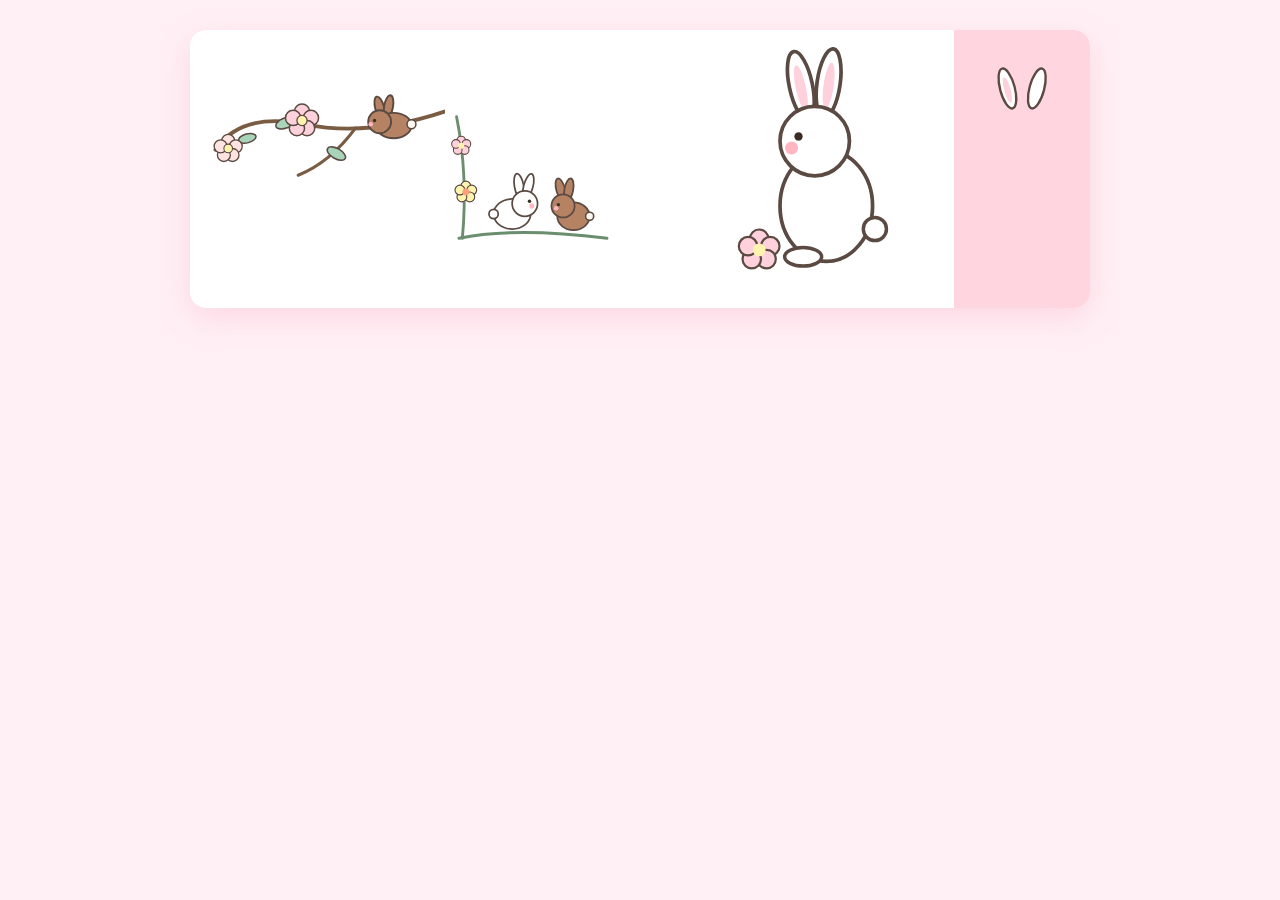
==== Trang_Chu/CV_ca_nhan/index.html @ 5904905c "Refactor index.html by removing unused styles Removed decorative CSS styles and updated SVG elements" ====
<!DOCTYPE html>
<html lang="vi">
<head>
    <meta charset="UTF-8">
    <meta name="viewport" content="width=device-width, initial-scale=1.0">
    <title>CV Cá Nhân - Trịnh Bảo Trân</title>
    <link rel="stylesheet" href="style.css">
    <link rel="stylesheet" href="https://cdnjs.cloudflare.com/ajax/libs/font-awesome/6.4.0/css/all.min.css">
</head>
<body>

    <div class="cv-container">

        <!-- HỌA TIẾT 1: Cành hoa đào & bé thỏ nâu góc trên bên phải -->
        <svg class="deco-top-right" viewBox="0 0 200 120" fill="none" xmlns="http://www.w3.org/2000/svg">
            <path d="M200 15 Q140 35 90 25 T20 45" stroke="#7A5C43" stroke-width="3" stroke-linecap="round"/>
            <path d="M130 28 Q110 55 85 65" stroke="#7A5C43" stroke-width="2.5" stroke-linecap="round"/>
            <ellipse cx="75" cy="24" rx="8" ry="4" transform="rotate(-20 75 24)" fill="#A8D5BA" stroke="#5A4A42" stroke-width="1.2"/>
            <ellipse cx="115" cy="48" rx="8" ry="4" transform="rotate(30 115 48)" fill="#A8D5BA" stroke="#5A4A42" stroke-width="1.2"/>
            <ellipse cx="45" cy="36" rx="7" ry="3.5" transform="rotate(-15 45 36)" fill="#A8D5BA" stroke="#5A4A42" stroke-width="1.2"/>
            <g transform="translate(88, 22)">
                <circle cx="0" cy="-7" r="6" fill="#FFD1DC" stroke="#5A4A42" stroke-width="1.2"/>
                <circle cx="7" cy="-2" r="6" fill="#FFD1DC" stroke="#5A4A42" stroke-width="1.2"/>
                <circle cx="4" cy="6" r="6" fill="#FFD1DC" stroke="#5A4A42" stroke-width="1.2"/>
                <circle cx="-4" cy="6" r="6" fill="#FFD1DC" stroke="#5A4A42" stroke-width="1.2"/>
                <circle cx="-7" cy="-2" r="6" fill="#FFD1DC" stroke="#5A4A42" stroke-width="1.2"/>
                <circle cx="0" cy="0" r="4" fill="#FFF3B0" stroke="#5A4A42" stroke-width="1"/>
            </g>
            <g transform="translate(30, 44) scale(0.85)">
                <circle cx="0" cy="-7" r="6" fill="#FFE4E1" stroke="#5A4A42" stroke-width="1.2"/>
                <circle cx="7" cy="-2" r="6" fill="#FFE4E1" stroke="#5A4A42" stroke-width="1.2"/>
                <circle cx="4" cy="6" r="6" fill="#FFE4E1" stroke="#5A4A42" stroke-width="1.2"/>
                <circle cx="-4" cy="6" r="6" fill="#FFE4E1" stroke="#5A4A42" stroke-width="1.2"/>
                <circle cx="-7" cy="-2" r="6" fill="#FFE4E1" stroke="#5A4A42" stroke-width="1.2"/>
                <circle cx="0" cy="0" r="4" fill="#FFF3B0" stroke="#5A4A42" stroke-width="1"/>
            </g>
            <g transform="translate(135, 2)">
                <ellipse cx="14" cy="10" rx="3.5" ry="9" transform="rotate(-15 14 10)" fill="#B58363" stroke="#5A4A42" stroke-width="1.5"/>
                <ellipse cx="21" cy="9" rx="3.5" ry="9" transform="rotate(10 21 9)" fill="#B58363" stroke="#5A4A42" stroke-width="1.5"/>
                <ellipse cx="25" cy="24" rx="14" ry="10" fill="#B58363" stroke="#5A4A42" stroke-width="1.5"/>
                <circle cx="14" cy="21" r="9" fill="#B58363" stroke="#5A4A42" stroke-width="1.5"/>
                <circle cx="10" cy="20" r="1.3" fill="#3D2C24"/>
                <circle cx="7" cy="23" r="1.8" fill="#FFB6C1"/>
                <circle cx="39" cy="23" r="3.5" fill="#FFF8F0" stroke="#5A4A42" stroke-width="1.2"/>
            </g>
        </svg>

        <!-- HỌA TIẾT 2: Đôi thỏ trắng nâu & bụi hoa góc dưới bên trái -->
        <svg class="deco-bottom-left" viewBox="0 0 220 130" fill="none" xmlns="http://www.w3.org/2000/svg">
            <path d="M15 125 Q20 70 10 20" stroke="#6B8E6E" stroke-width="2.5" stroke-linecap="round"/>
            <path d="M12 125 Q60 115 140 125" stroke="#6B8E6E" stroke-width="2.5" stroke-linecap="round"/>
            <g transform="translate(14, 45) scale(0.75)">
                <circle cx="0" cy="-6" r="5" fill="#FFD1DC" stroke="#5A4A42" stroke-width="1.2"/>
                <circle cx="6" cy="-2" r="5" fill="#FFD1DC" stroke="#5A4A42" stroke-width="1.2"/>
                <circle cx="4" cy="5" r="5" fill="#FFD1DC" stroke="#5A4A42" stroke-width="1.2"/>
                <circle cx="-4" cy="5" r="5" fill="#FFD1DC" stroke="#5A4A42" stroke-width="1.2"/>
                <circle cx="-6" cy="-2" r="5" fill="#FFD1DC" stroke="#5A4A42" stroke-width="1.2"/>
                <circle cx="0" cy="0" r="3.5" fill="#FFF3B0"/>
            </g>
            <g transform="translate(18, 85) scale(0.85)">
                <circle cx="0" cy="-6" r="5" fill="#FFF3B0" stroke="#5A4A42" stroke-width="1.2"/>
                <circle cx="6" cy="-2" r="5" fill="#FFF3B0" stroke="#5A4A42" stroke-width="1.2"/>
                <circle cx="4" cy="5" r="5" fill="#FFF3B0" stroke="#5A4A42" stroke-width="1.2"/>
                <circle cx="-4" cy="5" r="5" fill="#FFF3B0" stroke="#5A4A42" stroke-width="1.2"/>
                <circle cx="-6" cy="-2" r="5" fill="#FFF3B0" stroke="#5A4A42" stroke-width="1.2"/>
                <circle cx="0" cy="0" r="3.5" fill="#FFA07A"/>
            </g>
            <g transform="translate(38, 68)">
                <ellipse cx="26" cy="12" rx="4" ry="11" transform="rotate(-10 26 12)" fill="#FFFFFF" stroke="#5A4A42" stroke-width="1.5"/>
                <ellipse cx="34" cy="12" rx="4" ry="11" transform="rotate(15 34 12)" fill="#FFFFFF" stroke="#5A4A42" stroke-width="1.5"/>
                <ellipse cx="20" cy="36" rx="16" ry="13" fill="#FFFFFF" stroke="#5A4A42" stroke-width="1.5"/>
                <circle cx="31" cy="27" r="11" fill="#FFFFFF" stroke="#5A4A42" stroke-width="1.5"/>
                <circle cx="35" cy="25" r="1.5" fill="#3D2C24"/>
                <circle cx="37" cy="29" r="2.2" fill="#FFB6C1"/>
                <circle cx="4" cy="36" r="4" fill="#FFFFFF" stroke="#5A4A42" stroke-width="1.5"/>
            </g>
            <g transform="translate(88, 72)">
                <ellipse cx="12" cy="11" rx="3.8" ry="10" transform="rotate(-15 12 11)" fill="#B58363" stroke="#5A4A42" stroke-width="1.5"/>
                <ellipse cx="19" cy="11" rx="3.8" ry="10" transform="rotate(10 19 11)" fill="#B58363" stroke="#5A4A42" stroke-width="1.5"/>
                <ellipse cx="23" cy="34" rx="14" ry="12" fill="#B58363" stroke="#5A4A42" stroke-width="1.5"/>
                <circle cx="14" cy="25" r="10" fill="#B58363" stroke="#5A4A42" stroke-width="1.5"/>
                <circle cx="10" cy="24" r="1.4" fill="#3D2C24"/>
                <circle cx="8" cy="27" r="2" fill="#FFB6C1"/>
                <circle cx="37" cy="34" r="3.5" fill="#FFF8F0" stroke="#5A4A42" stroke-width="1.4"/>
            </g>
        </svg>

        <!-- HỌA TIẾT 3: Bé thỏ trắng ngồi góc dưới bên phải -->
        <svg class="deco-bottom-right" viewBox="0 0 110 120" fill="none" xmlns="http://www.w3.org/2000/svg">
            <ellipse cx="44" cy="24" rx="5" ry="15" transform="rotate(-12 44 24)" fill="#FFFFFF" stroke="#5A4A42" stroke-width="1.6"/>
            <ellipse cx="44" cy="25" rx="2.2" ry="10" transform="rotate(-12 44 25)" fill="#FFD1DC"/>
            <ellipse cx="56" cy="23" rx="5" ry="15" transform="rotate(8 56 23)" fill="#FFFFFF" stroke="#5A4A42" stroke-width="1.6"/>
            <ellipse cx="56" cy="24" rx="2.2" ry="10" transform="rotate(8 56 24)" fill="#FFD1DC"/>
            <ellipse cx="55" cy="76" rx="20" ry="24" fill="#FFFFFF" stroke="#5A4A42" stroke-width="1.6"/>
            <circle cx="50" cy="48" r="15" fill="#FFFFFF" stroke="#5A4A42" stroke-width="1.6"/>
            <circle cx="43" cy="46" r="1.8" fill="#3D2C24"/>
            <circle cx="40" cy="51" r="2.8" fill="#FFB6C1"/>
            <circle cx="76" cy="86" r="5" fill="#FFFFFF" stroke="#5A4A42" stroke-width="1.5"/>
            <ellipse cx="45" cy="98" rx="8" ry="4" fill="#FFFFFF" stroke="#5A4A42" stroke-width="1.5"/>
            <g transform="translate(26, 95) scale(0.8)">
                <circle cx="0" cy="-6" r="5" fill="#FFD1DC" stroke="#5A4A42" stroke-width="1.2"/>
                <circle cx="6" cy="-2" r="5" fill="#FFD1DC" stroke="#5A4A42" stroke-width="1.2"/>
                <circle cx="4" cy="5" r="5" fill="#FFD1DC" stroke="#5A4A42" stroke-width="1.2"/>
                <circle cx="-4" cy="5" r="5" fill="#FFD1DC" stroke="#5A4A42" stroke-width="1.2"/>
                <circle cx="-6" cy="-2" r="5" fill="#FFD1DC" stroke="#5A4A42" stroke-width="1.2"/>
                <circle cx="0" cy="0" r="3.5" fill="#FFF3B0"/>
            </g>
        </svg>

        <!-- CỘT TRÁI (Tỉ lệ 40%) -->
        <aside class="left-column">
            <div class="avatar-box">
                <svg class="deco-bunny-ears" viewBox="0 0 60 35" fill="none" xmlns="http://www.w3.org/2000/svg">
                    <ellipse cx="20" cy="18" rx="5" ry="14" transform="rotate(-15 20 18)" fill="#FFFFFF" stroke="#5A4A42" stroke-width="1.6"/>
                    <ellipse cx="20" cy="19" rx="2.2" ry="9" transform="rotate(-15 20 19)" fill="#FFD1DC"/>
                    <ellipse cx="40" cy="18" rx="5" ry="14" transform="rotate(15 40 18)" fill="#FFFFFF" stroke="#5A4A42" stroke-width="1.6"/>
                    <ellipse cx="40" cy="19
---- Trang_Chu/CV_ca_nhan/style.css ----
/* Thiết lập chung */
* {
    margin: 0;
    padding: 0;
    box-sizing: border-box;
    font-family: 'Segoe UI', Tahoma, Geneva, Verdana, sans-serif;
}

body {
    background-color: #fff0f5;
    color: #4a3b42;
    display: flex;
    justify-content: center;
    padding: 30px 15px;
    line-height: 1.55;
}

/* Khung CV chính chia 2 cột 40% - 60% */
.cv-container {
    width: 100%;
    max-width: 900px;
    background-color: #ffffff;
    display: flex;
    box-shadow: 0 10px 30px rgba(244, 143, 177, 0.25);
    border-radius: 16px;
    overflow: hidden;
}

/* ================= CỘT TRÁI (40%) ================= */
.left-column {
    width: 40%;
    background-color: #ffd6e0;
    color: #4a353d;
    padding: 32px 24px;
}

/* Khung ảnh đại diện nhỏ gọn 95x95px đặt góc trên bên trái */
.avatar-box {
    text-align: left;
    margin-bottom: 20px;
}

.avatar {
    width: 95px;
    height: 95px;
    aspect-ratio: 1 / 1;
    object-fit: cover;
    object-position: center top;
    border-radius: 50%;
    border: 3px solid #ffffff;
    box-shadow: 0 3px 10px rgba(216, 112, 147, 0.25);
    display: block;
}

.left-section {
    margin-bottom: 22px;
}

.left-section h2 {
    font-size: 15px;
    letter-spacing: 1.2px;
    color: #9e3b5a;
    border-bottom: 2px solid #f7a8b8;
    padding-bottom: 5px;
    margin-bottom: 10px;
}

.left-section p {
    font-size: 13.5px;
    text-align: justify;
}

/* Danh sách liên hệ */
.contact-list {
    list-style: none;
    font-size: 13.5px;
}

.contact-list li {
    margin-bottom: 9px;
    display: flex;
    align-items: center;
    gap: 10px;
    word-break: break-word;
}

.contact-list i {
    color: #c94c72;
    width: 16px;
    text-align: center;
}

/* Thanh kỹ năng */
.skill-item {
    margin-bottom: 11px;
    font-size: 13.5px;
    font-weight: 500;
}

.progress-bar {
    width: 100%;
    height: 6px;
    background-color: #ffeef2;
    border-radius: 10px;
    margin-top: 4px;
    overflow: hidden;
}

.progress {
    height: 100%;
    background-color: #e06c8e;
    border-radius: 10px;
}

/* Sở thích */
.hobbies {
    display: flex;
    flex-wrap: wrap;
    gap: 7px;
}

.hobbies span {
    background-color: #fff5f7;
    color: #9e3b5a;
    padding: 5px 11px;
    border-radius: 20px;
    font-size: 12.5px;
    font-weight: 500;
    border: 1px solid #f7a8b8;
}

/* ================= CỘT PHẢI (60%) ================= */
.right-column {
    width: 60%;
    padding: 35px 32px;
    background-color: #ffffff;
}

.header-box {
    border-bottom: 2px solid #ffd6e0;
    padding-bottom: 16px;
    margin-bottom: 22px;
}

.header-box h1 {
    font-size: 26px;
    color: #c94c72;
    letter-spacing: 1px;
    margin-bottom: 4px;
}

.header-box .subtitle {
    font-size: 12.5px;
    font-weight: 600;
    color: #8c6d79;
    letter-spacing: 0.8px;
}

.right-section {
    margin-bottom: 24px;
}

.right-section h2 {
    font-size: 16px;
    color: #c94c72;
    border-bottom: 2px solid #ffe4ec;
    padding-bottom: 5px;
    margin-bottom: 14px;
    display: flex;
    align-items: center;
    gap: 8px;
}

.timeline-item {
    margin-bottom: 15px;
    padding-left: 13px;
    border-left: 3px solid #f7a8b8;
}

.timeline-item .time {
    display: inline-block;
    background-color: #ffe4ec;
    color: #9e3b5a;
    font-size: 11.5px;
    font-weight: 600;
    padding: 2px 9px;
    border-radius: 12px;
    margin-bottom: 4px;
}

.timeline-item h3 {
    font-size: 15px;
    color: #3d2b33;
}

.timeline-item .role {
    font-size: 12.5px;
    font-style: italic;
    color: #b55d78;
    margin-bottom: 4px;
}

.timeline-item p {
    font-size: 13.5px;
    color: #5c4b52;
}

/* Tương thích màn hình điện thoại */
@media (max-width: 768px) {
    .cv-container {
        flex-direction: column;
    }
    .left-column, .right-column {
        width: 100%;
    }
}
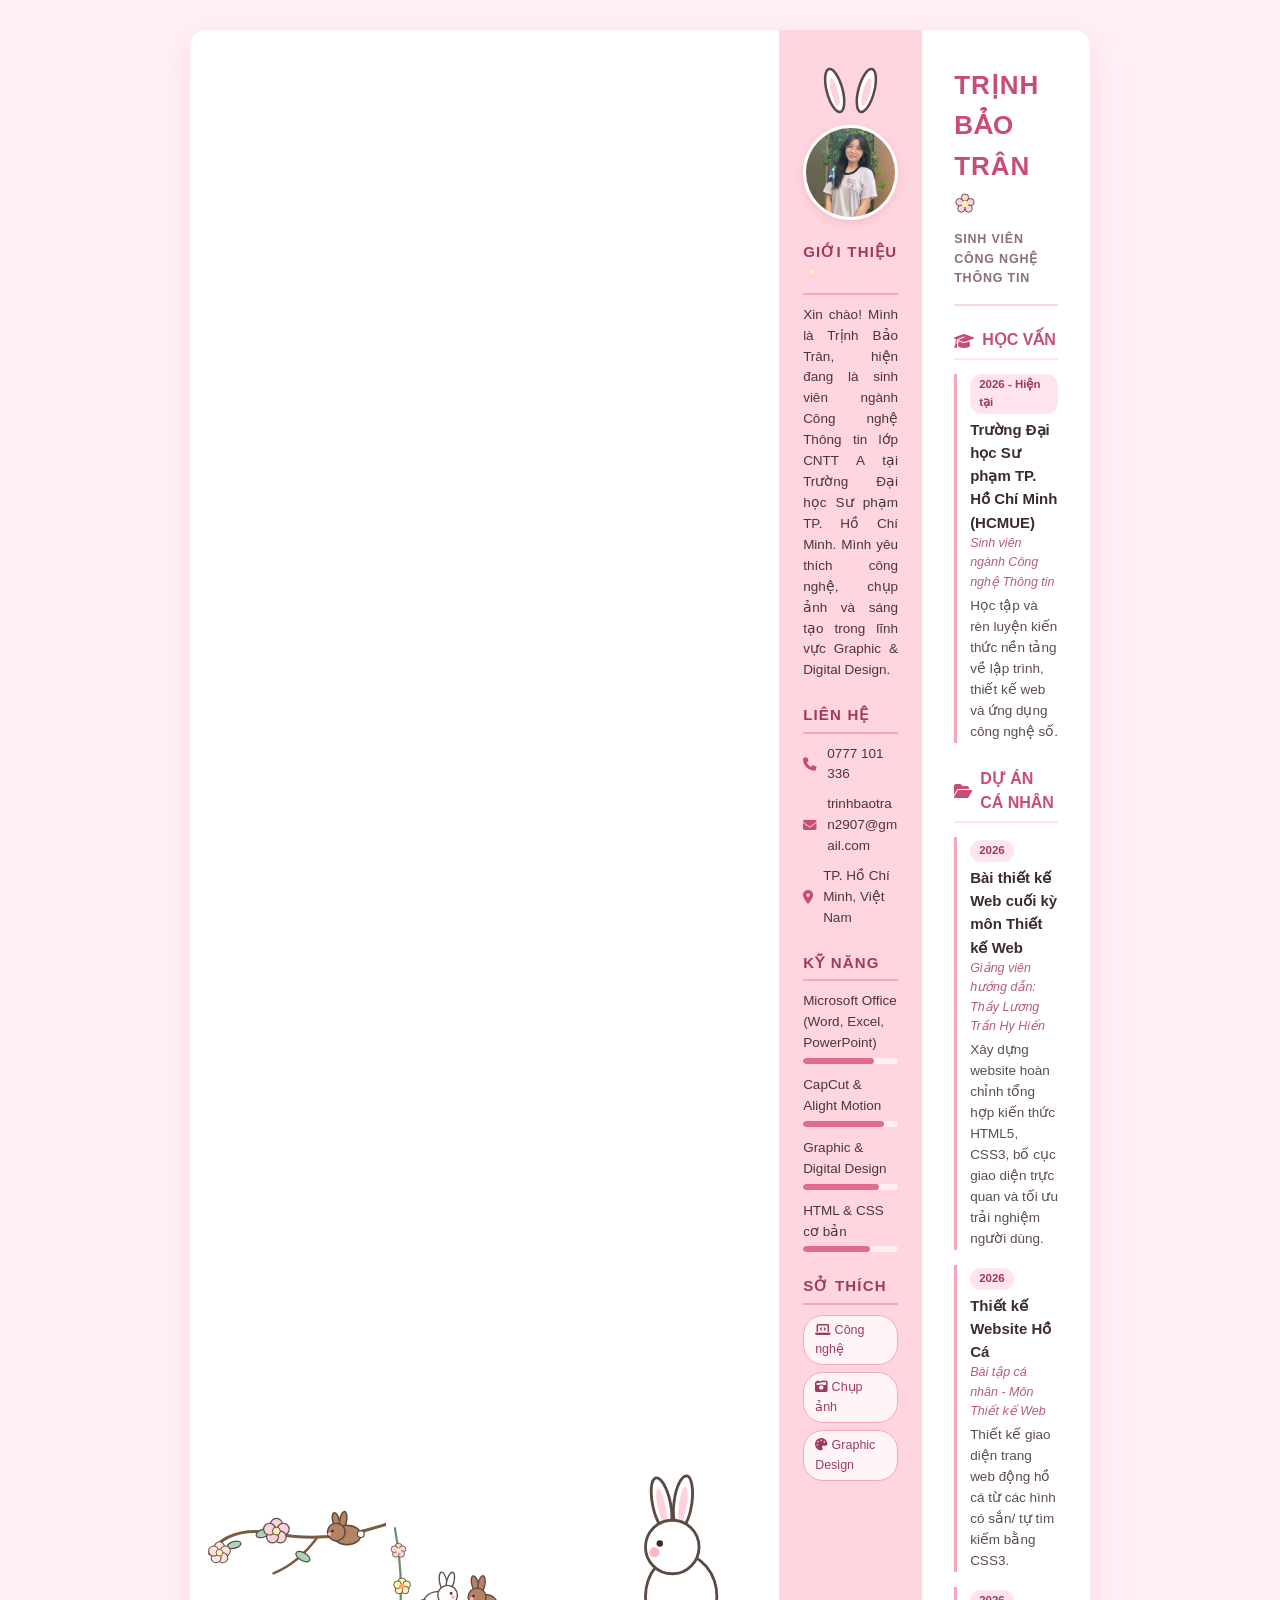
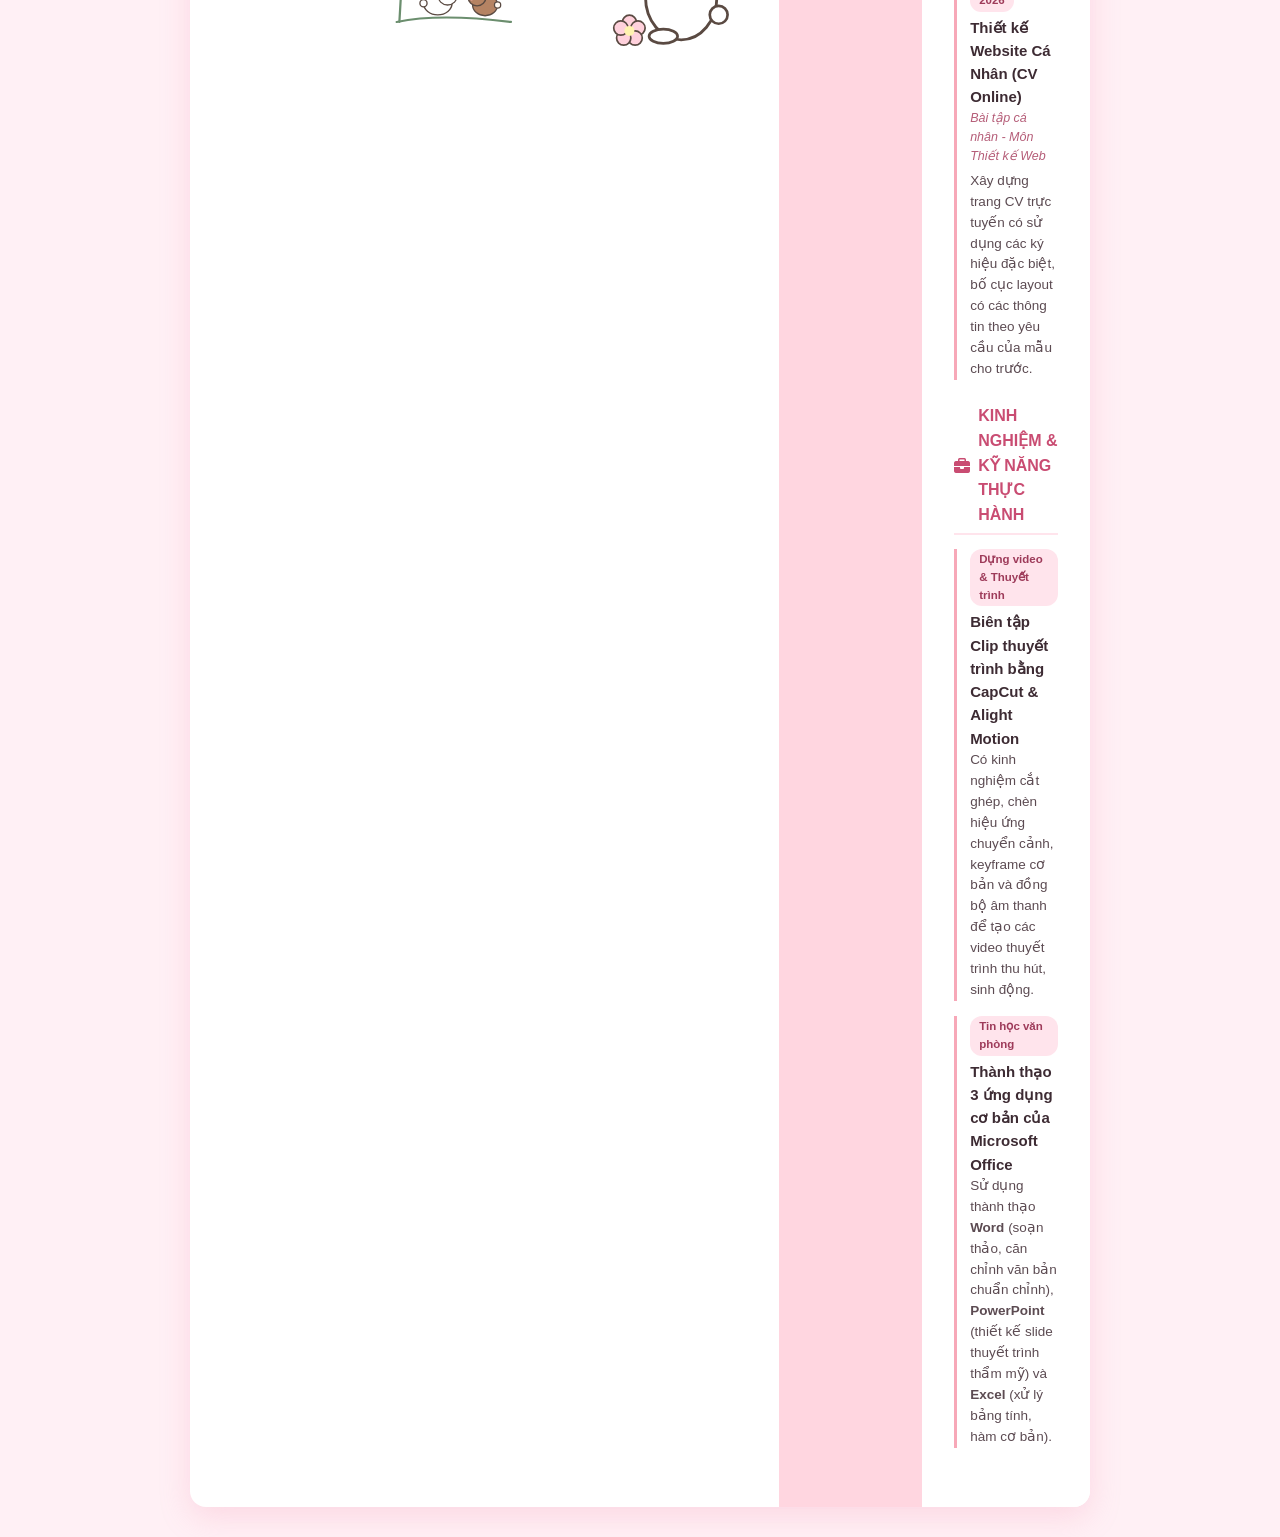
==== commit 47ec272f: "Enhance CV layout with personal and project details Added personal introduction, contact information" ====
--- a/Trang_Chu/CV_ca_nhan/index.html
+++ b/Trang_Chu/CV_ca_nhan/index.html
@@ -114,4 +114,141 @@
                     <ellipse cx="20" cy="18" rx="5" ry="14" transform="rotate(-15 20 18)" fill="#FFFFFF" stroke="#5A4A42" stroke-width="1.6"/>
                     <ellipse cx="20" cy="19" rx="2.2" ry="9" transform="rotate(-15 20 19)" fill="#FFD1DC"/>
                     <ellipse cx="40" cy="18" rx="5" ry="14" transform="rotate(15 40 18)" fill="#FFFFFF" stroke="#5A4A42" stroke-width="1.6"/>
-                    <ellipse cx="40" cy="19
+                    <ellipse cx="40" cy="19" rx="2.2" ry="9" transform="rotate(15 40 19)" fill="#FFD1DC"/>
+                </svg>
+                <img src="btr.png" alt="Trịnh Bảo Trân" class="avatar">
+            </div>
+
+            <!-- Giới thiệu bản thân -->
+            <section class="left-section">
+                <h2>
+                    GIỚI THIỆU
+                    <svg class="deco-inline-flower" width="18" height="18" viewBox="0 0 24 24">
+                        <circle cx="12" cy="5" r="4" fill="#FFD1DC"/><circle cx="18" cy="10" r="4" fill="#FFD1DC"/>
+                        <circle cx="16" cy="17" r="4" fill="#FFD1DC"/><circle cx="8" cy="17" r="4" fill="#FFD1DC"/>
+                        <circle cx="6" cy="10" r="4" fill="#FFD1DC"/><circle cx="12" cy="12" r="3" fill="#FFF3B0"/>
+                    </svg>
+                </h2>
+                <p>
+                    Xin chào! Mình là Trịnh Bảo Trân, hiện đang là sinh viên ngành Công nghệ Thông tin lớp CNTT A tại Trường Đại học Sư phạm TP. Hồ Chí Minh. Mình yêu thích công nghệ, chụp ảnh và sáng tạo trong lĩnh vực Graphic &amp; Digital Design.
+                </p>
+            </section>
+
+            <!-- Thông tin liên hệ -->
+            <section class="left-section">
+                <h2>LIÊN HỆ</h2>
+                <ul class="contact-list">
+                    <li><i class="fa-solid fa-phone"></i> 0777 101 336</li>
+                    <li><i class="fa-solid fa-envelope"></i> trinhbaotran2907@gmail.com</li>
+                    <li><i class="fa-solid fa-location-dot"></i> TP. Hồ Chí Minh, Việt Nam</li>
+                </ul>
+            </section>
+
+            <!-- Kỹ năng -->
+            <section class="left-section">
+                <h2>KỸ NĂNG</h2>
+                <div class="skill-item">
+                    <span>Microsoft Office (Word, Excel, PowerPoint)</span>
+                    <div class="progress-bar"><div class="progress" style="width: 75%;"></div></div>
+                </div>
+                <div class="skill-item">
+                    <span>CapCut &amp; Alight Motion</span>
+                    <div class="progress-bar"><div class="progress" style="width: 85%;"></div></div>
+                </div>
+                <div class="skill-item">
+                    <span>Graphic &amp; Digital Design</span>
+                    <div class="progress-bar"><div class="progress" style="width: 80%;"></div></div>
+                </div>
+                <div class="skill-item">
+                    <span>HTML &amp; CSS cơ bản</span>
+                    <div class="progress-bar"><div class="progress" style="width: 70%;"></div></div>
+                </div>
+            </section>
+
+            <!-- Sở thích -->
+            <section class="left-section">
+                <h2>SỞ THÍCH</h2>
+                <div class="hobbies">
+                    <span><i class="fa-solid fa-laptop-code"></i> Công nghệ</span>
+                    <span><i class="fa-solid fa-camera-retro"></i> Chụp ảnh</span>
+                    <span><i class="fa-solid fa-palette"></i> Graphic Design</span>
+                </div>
+            </section>
+        </aside>
+
+        <!-- CỘT PHẢI (Tỉ lệ 60%) -->
+        <main class="right-column">
+            <!-- Họ tên & Vị trí -->
+            <header class="header-box">
+                <h1>
+                    TRỊNH BẢO TRÂN
+                    <svg class="deco-inline-flower" width="22" height="22" viewBox="0 0 24 24">
+                        <circle cx="12" cy="5" r="4" fill="#FFD1DC" stroke="#5A4A42" stroke-width="1"/>
+                        <circle cx="18" cy="10" r="4" fill="#FFD1DC" stroke="#5A4A42" stroke-width="1"/>
+                        <circle cx="16" cy="17" r="4" fill="#FFD1DC" stroke="#5A4A42" stroke-width="1"/>
+                        <circle cx="8" cy="17" r="4" fill="#FFD1DC" stroke="#5A4A42" stroke-width="1"/>
+                        <circle cx="6" cy="10" r="4" fill="#FFD1DC" stroke="#5A4A42" stroke-width="1"/>
+                        <circle cx="12" cy="12" r="3.5" fill="#FFF3B0"/>
+                    </svg>
+                </h1>
+                <p class="subtitle">SINH VIÊN CÔNG NGHỆ THÔNG TIN</p>
+            </header>
+
+            <!-- Học vấn -->
+            <section class="right-section">
+                <h2><i class="fa-solid fa-graduation-cap"></i> HỌC VẤN</h2>
+                <div class="timeline-item">
+                    <span class="time">2026 - Hiện tại</span>
+                    <h3>Trường Đại học Sư phạm TP. Hồ Chí Minh (HCMUE)</h3>
+                    <p class="role">Sinh viên ngành Công nghệ Thông tin</p>
+                    <p>Học tập và rèn luyện kiến thức nền tảng về lập trình, thiết kế web và ứng dụng công nghệ số.</p>
+                </div>
+            </section>
+
+            <!-- Dự án cá nhân -->
+            <section class="right-section">
+                <h2><i class="fa-solid fa-folder-open"></i> DỰ ÁN CÁ NHÂN</h2>
+                
+                <div class="timeline-item">
+                    <span class="time">2026</span>
+                    <h3>Bài thiết kế Web cuối kỳ môn Thiết kế Web</h3>
+                    <p class="role">Giảng viên hướng dẫn: Thầy Lương Trần Hy Hiến</p>
+                    <p>Xây dựng website hoàn chỉnh tổng hợp kiến thức HTML5, CSS3, bố cục giao diện trực quan và tối ưu trải nghiệm người dùng.</p>
+                </div>
+
+                <div class="timeline-item">
+                    <span class="time">2026</span>
+                    <h3>Thiết kế Website Hồ Cá</h3>
+                    <p class="role">Bài tập cá nhân - Môn Thiết kế Web</p>
+                    <p>Thiết kế giao diện trang web động hồ cá từ các hình có sắn/ tự tìm kiếm bằng CSS3.</p>
+                </div>
+
+                <div class="timeline-item">
+                    <span class="time">2026</span>
+                    <h3>Thiết kế Website Cá Nhân (CV Online)</h3>
+                    <p class="role">Bài tập cá nhân - Môn Thiết kế Web</p>
+                    <p>Xây dựng trang CV trực tuyến có sử dụng các ký hiệu đặc biệt, bố cục layout có các thông tin theo yêu cầu của mẫu cho trước.</p>
+                </div>
+            </section>
+
+            <!-- Kinh nghiệm -->
+            <section class="right-section">
+                <h2><i class="fa-solid fa-briefcase"></i> KINH NGHIỆM &amp; KỸ NĂNG THỰC HÀNH</h2>
+                
+                <div class="timeline-item">
+                    <span class="time">Dựng video &amp; Thuyết trình</span>
+                    <h3>Biên tập Clip thuyết trình bằng CapCut &amp; Alight Motion</h3>
+                    <p>Có kinh nghiệm cắt ghép, chèn hiệu ứng chuyển cảnh, keyframe cơ bản và đồng bộ âm thanh để tạo các video thuyết trình thu hút, sinh động.</p>
+                </div>
+
+                <div class="timeline-item">
+                    <span class="time">Tin học văn phòng</span>
+                    <h3>Thành thạo 3 ứng dụng cơ bản của Microsoft Office</h3>
+                    <p>Sử dụng thành thạo <strong>Word</strong> (soạn thảo, căn chỉnh văn bản chuẩn chỉnh), <strong>PowerPoint</strong> (thiết kế slide thuyết trình thẩm mỹ) và <strong>Excel</strong> (xử lý bảng tính, hàm cơ bản).</p>
+                </div>
+            </section>
+        </main>
+    </div>
+
+</body>
+</html>
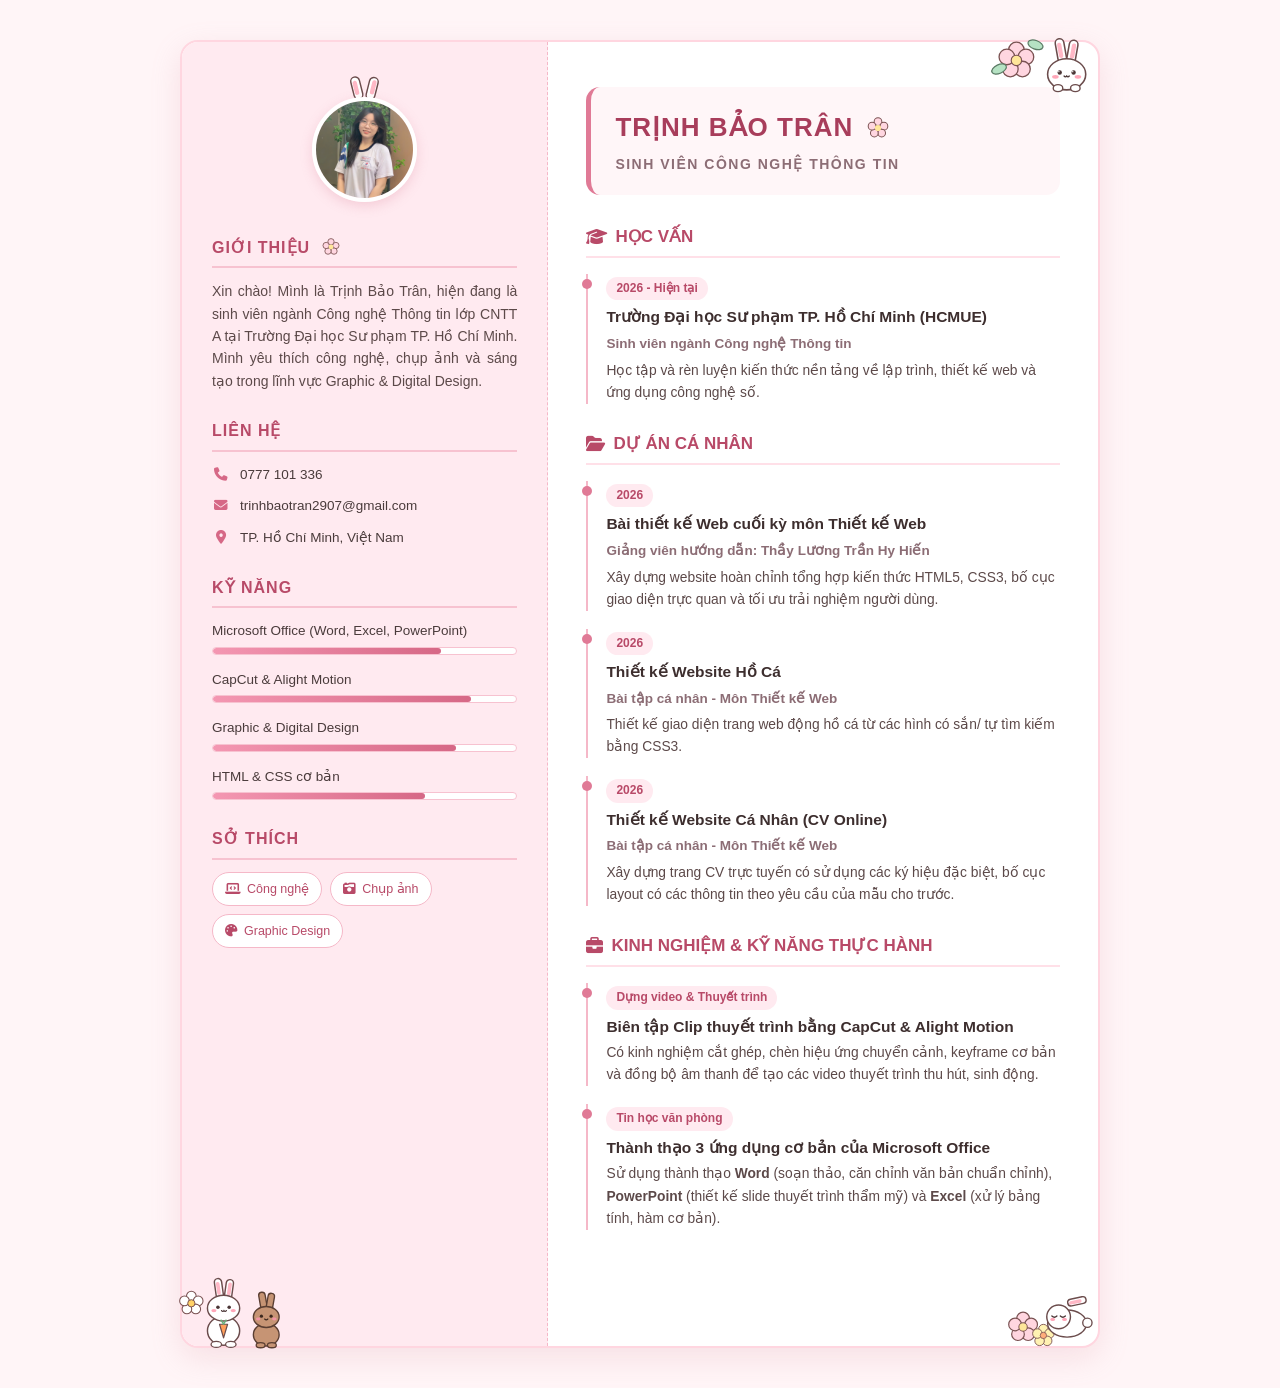
==== commit 8003a8d5: "Update index.html" ====
--- a/Trang_Chu/CV_ca_nhan/index.html
+++ b/Trang_Chu/CV_ca_nhan/index.html
@@ -6,115 +6,189 @@
     <title>CV Cá Nhân - Trịnh Bảo Trân</title>
     <link rel="stylesheet" href="style.css">
     <link rel="stylesheet" href="https://cdnjs.cloudflare.com/ajax/libs/font-awesome/6.4.0/css/all.min.css">
+    <style>
+        /* Tinh chỉnh vị trí các sticker hoa và thỏ chibi */
+        .sticker-top-right {
+            position: absolute;
+            top: -18px;
+            right: -12px;
+            width: 130px;
+            pointer-events: none;
+            z-index: 10;
+        }
+        .sticker-bottom-left {
+            position: absolute;
+            bottom: -10px;
+            left: -10px;
+            width: 145px;
+            pointer-events: none;
+            z-index: 10;
+        }
+        .sticker-bottom-right {
+            position: absolute;
+            bottom: -8px;
+            right: -8px;
+            width: 110px;
+            pointer-events: none;
+            z-index: 10;
+        }
+        .sticker-avatar-ears {
+            position: absolute;
+            top: -22px;
+            left: 50%;
+            transform: translateX(-50%);
+            width: 56px;
+            pointer-events: none;
+            z-index: 2;
+        }
+        .mini-flower {
+            display: inline-block;
+            vertical-align: middle;
+            margin-left: 6px;
+            margin-top: -3px;
+        }
+    </style>
 </head>
 <body>
 
     <div class="cv-container">
 
-        <!-- HỌA TIẾT 1: Cành hoa đào & bé thỏ nâu góc trên bên phải -->
-        <svg class="deco-top-right" viewBox="0 0 200 120" fill="none" xmlns="http://www.w3.org/2000/svg">
-            <path d="M200 15 Q140 35 90 25 T20 45" stroke="#7A5C43" stroke-width="3" stroke-linecap="round"/>
-            <path d="M130 28 Q110 55 85 65" stroke="#7A5C43" stroke-width="2.5" stroke-linecap="round"/>
-            <ellipse cx="75" cy="24" rx="8" ry="4" transform="rotate(-20 75 24)" fill="#A8D5BA" stroke="#5A4A42" stroke-width="1.2"/>
-            <ellipse cx="115" cy="48" rx="8" ry="4" transform="rotate(30 115 48)" fill="#A8D5BA" stroke="#5A4A42" stroke-width="1.2"/>
-            <ellipse cx="45" cy="36" rx="7" ry="3.5" transform="rotate(-15 45 36)" fill="#A8D5BA" stroke="#5A4A42" stroke-width="1.2"/>
-            <g transform="translate(88, 22)">
-                <circle cx="0" cy="-7" r="6" fill="#FFD1DC" stroke="#5A4A42" stroke-width="1.2"/>
-                <circle cx="7" cy="-2" r="6" fill="#FFD1DC" stroke="#5A4A42" stroke-width="1.2"/>
-                <circle cx="4" cy="6" r="6" fill="#FFD1DC" stroke="#5A4A42" stroke-width="1.2"/>
-                <circle cx="-4" cy="6" r="6" fill="#FFD1DC" stroke="#5A4A42" stroke-width="1.2"/>
-                <circle cx="-7" cy="-2" r="6" fill="#FFD1DC" stroke="#5A4A42" stroke-width="1.2"/>
-                <circle cx="0" cy="0" r="4" fill="#FFF3B0" stroke="#5A4A42" stroke-width="1"/>
-            </g>
-            <g transform="translate(30, 44) scale(0.85)">
-                <circle cx="0" cy="-7" r="6" fill="#FFE4E1" stroke="#5A4A42" stroke-width="1.2"/>
-                <circle cx="7" cy="-2" r="6" fill="#FFE4E1" stroke="#5A4A42" stroke-width="1.2"/>
-                <circle cx="4" cy="6" r="6" fill="#FFE4E1" stroke="#5A4A42" stroke-width="1.2"/>
-                <circle cx="-4" cy="6" r="6" fill="#FFE4E1" stroke="#5A4A42" stroke-width="1.2"/>
-                <circle cx="-7" cy="-2" r="6" fill="#FFE4E1" stroke="#5A4A42" stroke-width="1.2"/>
-                <circle cx="0" cy="0" r="4" fill="#FFF3B0" stroke="#5A4A42" stroke-width="1"/>
-            </g>
-            <g transform="translate(135, 2)">
-                <ellipse cx="14" cy="10" rx="3.5" ry="9" transform="rotate(-15 14 10)" fill="#B58363" stroke="#5A4A42" stroke-width="1.5"/>
-                <ellipse cx="21" cy="9" rx="3.5" ry="9" transform="rotate(10 21 9)" fill="#B58363" stroke="#5A4A42" stroke-width="1.5"/>
-                <ellipse cx="25" cy="24" rx="14" ry="10" fill="#B58363" stroke="#5A4A42" stroke-width="1.5"/>
-                <circle cx="14" cy="21" r="9" fill="#B58363" stroke="#5A4A42" stroke-width="1.5"/>
-                <circle cx="10" cy="20" r="1.3" fill="#3D2C24"/>
-                <circle cx="7" cy="23" r="1.8" fill="#FFB6C1"/>
-                <circle cx="39" cy="23" r="3.5" fill="#FFF8F0" stroke="#5A4A42" stroke-width="1.2"/>
+        <!-- STICKER 1: Góc trên phải - Bé thỏ trắng chibi & hoa đào -->
+        <svg class="sticker-top-right" viewBox="0 0 150 130" fill="none" xmlns="http://www.w3.org/2000/svg">
+            <!-- Bông hoa đào lớn -->
+            <g transform="translate(42, 42)">
+                <circle cx="0" cy="-12" r="9" fill="#FFD6E0" stroke="#7A5252" stroke-width="1.5"/>
+                <circle cx="11" cy="-4" r="9" fill="#FFD6E0" stroke="#7A5252" stroke-width="1.5"/>
+                <circle cx="7" cy="10" r="9" fill="#FFD6E0" stroke="#7A5252" stroke-width="1.5"/>
+                <circle cx="-7" cy="10" r="9" fill="#FFD6E0" stroke="#7A5252" stroke-width="1.5"/>
+                <circle cx="-11" cy="-4" r="9" fill="#FFD6E0" stroke="#7A5252" stroke-width="1.5"/>
+                <circle cx="0" cy="0" r="6" fill="#FFE699" stroke="#7A5252" stroke-width="1.3"/>
+            </g>
+            <!-- Lá xanh -->
+            <ellipse cx="22" cy="52" rx="9" ry="5" transform="rotate(-25 22 52)" fill="#B5E2C3" stroke="#5A7A64" stroke-width="1.4"/>
+            <ellipse cx="64" cy="24" rx="9" ry="5" transform="rotate(20 64 24)" fill="#B5E2C3" stroke="#5A7A64" stroke-width="1.4"/>
+
+            <!-- Bé thỏ trắng chibi lấp ló -->
+            <g transform="translate(72, 18)">
+                <!-- Hai tai dài -->
+                <rect x="14" y="0" width="10" height="28" rx="5" transform="rotate(-10 14 0)" fill="#FFFFFF" stroke="#6B4C4C" stroke-width="1.8"/>
+                <rect x="16.5" y="4" width="5" height="18" rx="2.5" transform="rotate(-10 16.5 4)" fill="#FFB8C6"/>
+                <rect x="32" y="0" width="10" height="28" rx="5" transform="rotate(10 32 0)" fill="#FFFFFF" stroke="#6B4C4C" stroke-width="1.8"/>
+                <rect x="34.5" y="4" width="5" height="18" rx="2.5" transform="rotate(10 34.5 4)" fill="#FFB8C6"/>
+                <!-- Mặt bánh bao -->
+                <ellipse cx="28" cy="40" rx="22" ry="18" fill="#FFFFFF" stroke="#6B4C4C" stroke-width="1.8"/>
+                <!-- Mắt tròn long lanh -->
+                <circle cx="20" cy="38" r="2.5" fill="#4A3535"/>
+                <circle cx="19" cy="37" r="0.8" fill="#FFFFFF"/>
+                <circle cx="36" cy="38" r="2.5" fill="#4A3535"/>
+                <circle cx="35" cy="37" r="0.8" fill="#FFFFFF"/>
+                <!-- Miệng chữ w & má hồng -->
+                <path d="M25 42 Q26.5 44 28 42 Q29.5 44 31 42" stroke="#4A3535" stroke-width="1.5" stroke-linecap="round"/>
+                <ellipse cx="15" cy="43" rx="3.8" ry="2.2" fill="#FFA6B8"/>
+                <ellipse cx="41" cy="43" rx="3.8" ry="2.2" fill="#FFA6B8"/>
+                <!-- Hai bàn tay nhỏ -->
+                <ellipse cx="18" cy="56" rx="5.5" ry="4" fill="#FFFFFF" stroke="#6B4C4C" stroke-width="1.6"/>
+                <ellipse cx="38" cy="56" rx="5.5" ry="4" fill="#FFFFFF" stroke="#6B4C4C" stroke-width="1.6"/>
             </g>
         </svg>
 
-        <!-- HỌA TIẾT 2: Đôi thỏ trắng nâu & bụi hoa góc dưới bên trái -->
-        <svg class="deco-bottom-left" viewBox="0 0 220 130" fill="none" xmlns="http://www.w3.org/2000/svg">
-            <path d="M15 125 Q20 70 10 20" stroke="#6B8E6E" stroke-width="2.5" stroke-linecap="round"/>
-            <path d="M12 125 Q60 115 140 125" stroke="#6B8E6E" stroke-width="2.5" stroke-linecap="round"/>
-            <g transform="translate(14, 45) scale(0.75)">
-                <circle cx="0" cy="-6" r="5" fill="#FFD1DC" stroke="#5A4A42" stroke-width="1.2"/>
-                <circle cx="6" cy="-2" r="5" fill="#FFD1DC" stroke="#5A4A42" stroke-width="1.2"/>
-                <circle cx="4" cy="5" r="5" fill="#FFD1DC" stroke="#5A4A42" stroke-width="1.2"/>
-                <circle cx="-4" cy="5" r="5" fill="#FFD1DC" stroke="#5A4A42" stroke-width="1.2"/>
-                <circle cx="-6" cy="-2" r="5" fill="#FFD1DC" stroke="#5A4A42" stroke-width="1.2"/>
-                <circle cx="0" cy="0" r="3.5" fill="#FFF3B0"/>
-            </g>
-            <g transform="translate(18, 85) scale(0.85)">
-                <circle cx="0" cy="-6" r="5" fill="#FFF3B0" stroke="#5A4A42" stroke-width="1.2"/>
-                <circle cx="6" cy="-2" r="5" fill="#FFF3B0" stroke="#5A4A42" stroke-width="1.2"/>
-                <circle cx="4" cy="5" r="5" fill="#FFF3B0" stroke="#5A4A42" stroke-width="1.2"/>
-                <circle cx="-4" cy="5" r="5" fill="#FFF3B0" stroke="#5A4A42" stroke-width="1.2"/>
-                <circle cx="-6" cy="-2" r="5" fill="#FFF3B0" stroke="#5A4A42" stroke-width="1.2"/>
-                <circle cx="0" cy="0" r="3.5" fill="#FFA07A"/>
-            </g>
-            <g transform="translate(38, 68)">
-                <ellipse cx="26" cy="12" rx="4" ry="11" transform="rotate(-10 26 12)" fill="#FFFFFF" stroke="#5A4A42" stroke-width="1.5"/>
-                <ellipse cx="34" cy="12" rx="4" ry="11" transform="rotate(15 34 12)" fill="#FFFFFF" stroke="#5A4A42" stroke-width="1.5"/>
-                <ellipse cx="20" cy="36" rx="16" ry="13" fill="#FFFFFF" stroke="#5A4A42" stroke-width="1.5"/>
-                <circle cx="31" cy="27" r="11" fill="#FFFFFF" stroke="#5A4A42" stroke-width="1.5"/>
-                <circle cx="35" cy="25" r="1.5" fill="#3D2C24"/>
-                <circle cx="37" cy="29" r="2.2" fill="#FFB6C1"/>
-                <circle cx="4" cy="36" r="4" fill="#FFFFFF" stroke="#5A4A42" stroke-width="1.5"/>
-            </g>
-            <g transform="translate(88, 72)">
-                <ellipse cx="12" cy="11" rx="3.8" ry="10" transform="rotate(-15 12 11)" fill="#B58363" stroke="#5A4A42" stroke-width="1.5"/>
-                <ellipse cx="19" cy="11" rx="3.8" ry="10" transform="rotate(10 19 11)" fill="#B58363" stroke="#5A4A42" stroke-width="1.5"/>
-                <ellipse cx="23" cy="34" rx="14" ry="12" fill="#B58363" stroke="#5A4A42" stroke-width="1.5"/>
-                <circle cx="14" cy="25" r="10" fill="#B58363" stroke="#5A4A42" stroke-width="1.5"/>
-                <circle cx="10" cy="24" r="1.4" fill="#3D2C24"/>
-                <circle cx="8" cy="27" r="2" fill="#FFB6C1"/>
-                <circle cx="37" cy="34" r="3.5" fill="#FFF8F0" stroke="#5A4A42" stroke-width="1.4"/>
+        <!-- STICKER 2: Góc dưới trái - Thỏ trắng ôm cà rốt & thỏ nâu -->
+        <svg class="sticker-bottom-left" viewBox="0 0 180 120" fill="none" xmlns="http://www.w3.org/2000/svg">
+            <!-- Bông hoa cúc trắng nhỏ -->
+            <g transform="translate(24, 55)">
+                <circle cx="0" cy="-9" r="6" fill="#FFFFFF" stroke="#7A5252" stroke-width="1.3"/>
+                <circle cx="8.5" cy="-3" r="6" fill="#FFFFFF" stroke="#7A5252" stroke-width="1.3"/>
+                <circle cx="5.5" cy="7" r="6" fill="#FFFFFF" stroke="#7A5252" stroke-width="1.3"/>
+                <circle cx="-5.5" cy="7" r="6" fill="#FFFFFF" stroke="#7A5252" stroke-width="1.3"/>
+                <circle cx="-8.5" cy="-3" r="6" fill="#FFFFFF" stroke="#7A5252" stroke-width="1.3"/>
+                <circle cx="0" cy="0" r="4.5" fill="#FFD166" stroke="#7A5252" stroke-width="1.2"/>
+            </g>
+
+            <!-- Bé thỏ trắng mũm mĩm -->
+            <g transform="translate(38, 25)">
+                <rect x="14" y="0" width="9" height="25" rx="4.5" transform="rotate(-8 14 0)" fill="#FFFFFF" stroke="#6B4C4C" stroke-width="1.8"/>
+                <rect x="16.2" y="4" width="4.5" height="16" rx="2.2" transform="rotate(-8 16.2 4)" fill="#FFB8C6"/>
+                <rect x="30" y="0" width="9" height="25" rx="4.5" transform="rotate(8 30 0)" fill="#FFFFFF" stroke="#6B4C4C" stroke-width="1.8"/>
+                <rect x="32.2" y="4" width="4.5" height="16" rx="2.2" transform="rotate(8 32.2 4)" fill="#FFB8C6"/>
+                <!-- Thân tròn -->
+                <ellipse cx="26" cy="64" rx="20" ry="18" fill="#FFFFFF" stroke="#6B4C4C" stroke-width="1.8"/>
+                <!-- Đầu -->
+                <ellipse cx="26" cy="36" rx="20" ry="16" fill="#FFFFFF" stroke="#6B4C4C" stroke-width="1.8"/>
+                <!-- Mặt -->
+                <circle cx="19" cy="35" r="2.2" fill="#4A3535"/>
+                <circle cx="33" cy="35" r="2.2" fill="#4A3535"/>
+                <path d="M23.5 39 Q25 41 26.5 39 Q28 41 29.5 39" stroke="#4A3535" stroke-width="1.5" stroke-linecap="round"/>
+                <ellipse cx="14" cy="39" rx="3.2" ry="2" fill="#FFA6B8"/>
+                <ellipse cx="38" cy="39" rx="3.2" ry="2" fill="#FFA6B8"/>
+                <!-- Củ cà rốt mini ôm trước bụng -->
+                <path d="M21 56 L31 56 L26 73 Z" fill="#FF9F5A" stroke="#6B4C4C" stroke-width="1.5" stroke-linejoin="round"/>
+                <path d="M26 56 L23 51 M26 56 L29 51" stroke="#68B078" stroke-width="1.8" stroke-linecap="round"/>
+                <!-- Chân -->
+                <ellipse cx="17" cy="81" rx="6.5" ry="3.8" fill="#FFFFFF" stroke="#6B4C4C" stroke-width="1.6"/>
+                <ellipse cx="35" cy="81" rx="6.5" ry="3.8" fill="#FFFFFF" stroke="#6B4C4C" stroke-width="1.6"/>
+            </g>
+
+            <!-- Bé thỏ nâu nhỏ ngồi cạnh -->
+            <g transform="translate(96, 42)">
+                <rect x="11" y="0" width="8" height="22" rx="4" transform="rotate(-10 11 0)" fill="#C69474" stroke="#5A3E32" stroke-width="1.7"/>
+                <rect x="24" y="0" width="8" height="22" rx="4" transform="rotate(10 24 0)" fill="#C69474" stroke="#5A3E32" stroke-width="1.7"/>
+                <ellipse cx="21" cy="52" rx="16" ry="14" fill="#C69474" stroke="#5A3E32" stroke-width="1.7"/>
+                <ellipse cx="21" cy="30" rx="16" ry="13" fill="#C69474" stroke="#5A3E32" stroke-width="1.7"/>
+                <circle cx="15" cy="29" r="2" fill="#3D2920"/>
+                <circle cx="27" cy="29" r="2" fill="#3D2920"/>
+                <path d="M19 32.5 Q21 34.5 23 32.5" stroke="#3D2920" stroke-width="1.4" stroke-linecap="round"/>
+                <ellipse cx="11" cy="32.5" rx="2.8" ry="1.8" fill="#F294A5"/>
+                <ellipse cx="31" cy="32.5" rx="2.8" ry="1.8" fill="#F294A5"/>
+                <ellipse cx="14" cy="65" rx="5.5" ry="3.2" fill="#C69474" stroke="#5A3E32" stroke-width="1.6"/>
+                <ellipse cx="28" cy="65" rx="5.5" ry="3.2" fill="#C69474" stroke="#5A3E32" stroke-width="1.6"/>
             </g>
         </svg>
 
-        <!-- HỌA TIẾT 3: Bé thỏ trắng ngồi góc dưới bên phải -->
-        <svg class="deco-bottom-right" viewBox="0 0 110 120" fill="none" xmlns="http://www.w3.org/2000/svg">
-            <ellipse cx="44" cy="24" rx="5" ry="15" transform="rotate(-12 44 24)" fill="#FFFFFF" stroke="#5A4A42" stroke-width="1.6"/>
-            <ellipse cx="44" cy="25" rx="2.2" ry="10" transform="rotate(-12 44 25)" fill="#FFD1DC"/>
-            <ellipse cx="56" cy="23" rx="5" ry="15" transform="rotate(8 56 23)" fill="#FFFFFF" stroke="#5A4A42" stroke-width="1.6"/>
-            <ellipse cx="56" cy="24" rx="2.2" ry="10" transform="rotate(8 56 24)" fill="#FFD1DC"/>
-            <ellipse cx="55" cy="76" rx="20" ry="24" fill="#FFFFFF" stroke="#5A4A42" stroke-width="1.6"/>
-            <circle cx="50" cy="48" r="15" fill="#FFFFFF" stroke="#5A4A42" stroke-width="1.6"/>
-            <circle cx="43" cy="46" r="1.8" fill="#3D2C24"/>
-            <circle cx="40" cy="51" r="2.8" fill="#FFB6C1"/>
-            <circle cx="76" cy="86" r="5" fill="#FFFFFF" stroke="#5A4A42" stroke-width="1.5"/>
-            <ellipse cx="45" cy="98" rx="8" ry="4" fill="#FFFFFF" stroke="#5A4A42" stroke-width="1.5"/>
-            <g transform="translate(26, 95) scale(0.8)">
-                <circle cx="0" cy="-6" r="5" fill="#FFD1DC" stroke="#5A4A42" stroke-width="1.2"/>
-                <circle cx="6" cy="-2" r="5" fill="#FFD1DC" stroke="#5A4A42" stroke-width="1.2"/>
-                <circle cx="4" cy="5" r="5" fill="#FFD1DC" stroke="#5A4A42" stroke-width="1.2"/>
-                <circle cx="-4" cy="5" r="5" fill="#FFD1DC" stroke="#5A4A42" stroke-width="1.2"/>
-                <circle cx="-6" cy="-2" r="5" fill="#FFD1DC" stroke="#5A4A42" stroke-width="1.2"/>
-                <circle cx="0" cy="0" r="3.5" fill="#FFF3B0"/>
+        <!-- STICKER 3: Góc dưới phải - Khóm hoa hồng phấn & bé thỏ nằm ngủ -->
+        <svg class="sticker-bottom-right" viewBox="0 0 130 110" fill="none" xmlns="http://www.w3.org/2000/svg">
+            <!-- Bông hoa hồng phấn -->
+            <g transform="translate(32, 78)">
+                <circle cx="0" cy="-10" r="7.5" fill="#FFD6E0" stroke="#7A5252" stroke-width="1.4"/>
+                <circle cx="9.5" cy="-3" r="7.5" fill="#FFD6E0" stroke="#7A5252" stroke-width="1.4"/>
+                <circle cx="6" cy="8.5" r="7.5" fill="#FFD6E0" stroke="#7A5252" stroke-width="1.4"/>
+                <circle cx="-6" cy="8.5" r="7.5" fill="#FFD6E0" stroke="#7A5252" stroke-width="1.4"/>
+                <circle cx="-9.5" cy="-3" r="7.5" fill="#FFD6E0" stroke="#7A5252" stroke-width="1.4"/>
+                <circle cx="0" cy="0" r="5" fill="#FFE699" stroke="#7A5252" stroke-width="1.2"/>
+            </g>
+            <!-- Bông hoa vàng nhỏ -->
+            <g transform="translate(56, 88) scale(0.75)">
+                <circle cx="0" cy="-10" r="7.5" fill="#FFF2B2" stroke="#7A5252" stroke-width="1.4"/>
+                <circle cx="9.5" cy="-3" r="7.5" fill="#FFF2B2" stroke="#7A5252" stroke-width="1.4"/>
+                <circle cx="6" cy="8.5" r="7.5" fill="#FFF2B2" stroke="#7A5252" stroke-width="1.4"/>
+                <circle cx="-6" cy="8.5" r="7.5" fill="#FFF2B2" stroke="#7A5252" stroke-width="1.4"/>
+                <circle cx="-9.5" cy="-3" r="7.5" fill="#FFF2B2" stroke="#7A5252" stroke-width="1.4"/>
+                <circle cx="0" cy="0" r="5" fill="#FFAD7A" stroke="#7A5252" stroke-width="1.2"/>
+            </g>
+            <!-- Bé thỏ trắng cuộn tròn ngủ ngon -->
+            <g transform="translate(56, 38)">
+                <rect x="28" y="8" width="22" height="8" rx="4" transform="rotate(-12 28 8)" fill="#FFFFFF" stroke="#6B4C4C" stroke-width="1.7"/>
+                <rect x="30" y="10" width="15" height="4" rx="2" transform="rotate(-12 30 10)" fill="#FFB8C6"/>
+                <ellipse cx="28" cy="36" rx="23" ry="16" fill="#FFFFFF" stroke="#6B4C4C" stroke-width="1.7"/>
+                <circle cx="18" cy="28" r="14" fill="#FFFFFF" stroke="#6B4C4C" stroke-width="1.7"/>
+                <!-- Mắt nhắm ngủ cong cong -->
+                <path d="M10 27 Q13 30 16 27" stroke="#4A3535" stroke-width="1.5" stroke-linecap="round"/>
+                <path d="M20 27 Q23 30 26 27" stroke="#4A3535" stroke-width="1.5" stroke-linecap="round"/>
+                <ellipse cx="11" cy="31" rx="2.8" ry="1.8" fill="#FFA6B8"/>
+                <ellipse cx="25" cy="31" rx="2.8" ry="1.8" fill="#FFA6B8"/>
+                <!-- Đuôi bông tròn -->
+                <circle cx="52" cy="35" r="5.5" fill="#FFFFFF" stroke="#6B4C4C" stroke-width="1.6"/>
             </g>
         </svg>
 
         <!-- CỘT TRÁI (Tỉ lệ 40%) -->
         <aside class="left-column">
             <div class="avatar-box">
-                <svg class="deco-bunny-ears" viewBox="0 0 60 35" fill="none" xmlns="http://www.w3.org/2000/svg">
-                    <ellipse cx="20" cy="18" rx="5" ry="14" transform="rotate(-15 20 18)" fill="#FFFFFF" stroke="#5A4A42" stroke-width="1.6"/>
-                    <ellipse cx="20" cy="19" rx="2.2" ry="9" transform="rotate(-15 20 19)" fill="#FFD1DC"/>
-                    <ellipse cx="40" cy="18" rx="5" ry="14" transform="rotate(15 40 18)" fill="#FFFFFF" stroke="#5A4A42" stroke-width="1.6"/>
-                    <ellipse cx="40" cy="19" rx="2.2" ry="9" transform="rotate(15 40 19)" fill="#FFD1DC"/>
+                <!-- Đôi tai thỏ chibi trên khung ảnh -->
+                <svg class="sticker-avatar-ears" viewBox="0 0 70 36" fill="none" xmlns="http://www.w3.org/2000/svg">
+                    <rect x="16" y="4" width="11" height="28" rx="5.5" transform="rotate(-14 16 4)" fill="#FFFFFF" stroke="#6B4C4C" stroke-width="1.8"/>
+                    <rect x="18.8" y="8" width="5.5" height="18" rx="2.7" transform="rotate(-14 18.8 8)" fill="#FFB8C6"/>
+                    <rect x="42" y="2" width="11" height="28" rx="5.5" transform="rotate(14 42 2)" fill="#FFFFFF" stroke="#6B4C4C" stroke-width="1.8"/>
+                    <rect x="44.8" y="6" width="5.5" height="18" rx="2.7" transform="rotate(14 44.8 6)" fill="#FFB8C6"/>
                 </svg>
                 <img src="btr.png" alt="Trịnh Bảo Trân" class="avatar">
             </div>
@@ -123,10 +197,13 @@
             <section class="left-section">
                 <h2>
                     GIỚI THIỆU
-                    <svg class="deco-inline-flower" width="18" height="18" viewBox="0 0 24 24">
-                        <circle cx="12" cy="5" r="4" fill="#FFD1DC"/><circle cx="18" cy="10" r="4" fill="#FFD1DC"/>
-                        <circle cx="16" cy="17" r="4" fill="#FFD1DC"/><circle cx="8" cy="17" r="4" fill="#FFD1DC"/>
-                        <circle cx="6" cy="10" r="4" fill="#FFD1DC"/><circle cx="12" cy="12" r="3" fill="#FFF3B0"/>
+                    <svg class="mini-flower" width="18" height="18" viewBox="0 0 24 24">
+                        <circle cx="12" cy="5" r="4.2" fill="#FFD6E0" stroke="#7A5252" stroke-width="1.1"/>
+                        <circle cx="18.5" cy="10" r="4.2" fill="#FFD6E0" stroke="#7A5252" stroke-width="1.1"/>
+                        <circle cx="16" cy="17.5" r="4.2" fill="#FFD6E0" stroke="#7A5252" stroke-width="1.1"/>
+                        <circle cx="8" cy="17.5" r="4.2" fill="#FFD6E0" stroke="#7A5252" stroke-width="1.1"/>
+                        <circle cx="5.5" cy="10" r="4.2" fill="#FFD6E0" stroke="#7A5252" stroke-width="1.1"/>
+                        <circle cx="12" cy="12" r="3.2" fill="#FFE699"/>
                     </svg>
                 </h2>
                 <p>
@@ -182,13 +259,13 @@
             <header class="header-box">
                 <h1>
                     TRỊNH BẢO TRÂN
-                    <svg class="deco-inline-flower" width="22" height="22" viewBox="0 0 24 24">
-                        <circle cx="12" cy="5" r="4" fill="#FFD1DC" stroke="#5A4A42" stroke-width="1"/>
-                        <circle cx="18" cy="10" r="4" fill="#FFD1DC" stroke="#5A4A42" stroke-width="1"/>
-                        <circle cx="16" cy="17" r="4" fill="#FFD1DC" stroke="#5A4A42" stroke-width="1"/>
-                        <circle cx="8" cy="17" r="4" fill="#FFD1DC" stroke="#5A4A42" stroke-width="1"/>
-                        <circle cx="6" cy="10" r="4" fill="#FFD1DC" stroke="#5A4A42" stroke-width="1"/>
-                        <circle cx="12" cy="12" r="3.5" fill="#FFF3B0"/>
+                    <svg class="mini-flower" width="22" height="22" viewBox="0 0 24 24">
+                        <circle cx="12" cy="5" r="4.2" fill="#FFD6E0" stroke="#7A5252" stroke-width="1.1"/>
+                        <circle cx="18.5" cy="10" r="4.2" fill="#FFD6E0" stroke="#7A5252" stroke-width="1.1"/>
+                        <circle cx="16" cy="17.5" r="4.2" fill="#FFD6E0" stroke="#7A5252" stroke-width="1.1"/>
+                        <circle cx="8" cy="17.5" r="4.2" fill="#FFD6E0" stroke="#7A5252" stroke-width="1.1"/>
+                        <circle cx="5.5" cy="10" r="4.2" fill="#FFD6E0" stroke="#7A5252" stroke-width="1.1"/>
+                        <circle cx="12" cy="12" r="3.4" fill="#FFE699"/>
                     </svg>
                 </h1>
                 <p class="subtitle">SINH VIÊN CÔNG NGHỆ THÔNG TIN</p>
--- a/Trang_Chu/CV_ca_nhan/style.css
+++ b/Trang_Chu/CV_ca_nhan/style.css
@@ -7,77 +7,82 @@
 }
 
 body {
-    background-color: #fff0f5;
-    color: #4a3b42;
+    background-color: #fff5f7; /* Nền hồng phấn nhẹ bên ngoài */
+    color: #4a3b3b;
     display: flex;
     justify-content: center;
-    padding: 30px 15px;
-    line-height: 1.55;
-}
-
-/* Khung CV chính chia 2 cột 40% - 60% */
+    padding: 40px 15px;
+    line-height: 1.6;
+}
+
+/* Khung CV chính */
 .cv-container {
+    position: relative;
     width: 100%;
-    max-width: 900px;
+    max-width: 920px;
     background-color: #ffffff;
     display: flex;
-    box-shadow: 0 10px 30px rgba(244, 143, 177, 0.25);
-    border-radius: 16px;
-    overflow: hidden;
+    border-radius: 18px;
+    box-shadow: 0 10px 30px rgba(214, 138, 156, 0.2);
+    border: 2px solid #ffd6e0;
+    overflow: visible; /* Cho phép tai thỏ và cành hoa vươn nhẹ ra mép khung */
 }
 
 /* ================= CỘT TRÁI (40%) ================= */
 .left-column {
     width: 40%;
-    background-color: #ffd6e0;
-    color: #4a353d;
-    padding: 32px 24px;
-}
-
-/* Khung ảnh đại diện nhỏ gọn 95x95px đặt góc trên bên trái */
+    background-color: #ffeaf0; /* Hồng baby pastel */
+    padding: 45px 30px 95px 30px; /* Chừa khoảng trống đáy cho đôi thỏ */
+    border-radius: 16px 0 0 16px;
+    border-right: 1.5px dashed #f5b8c8;
+}
+
 .avatar-box {
-    text-align: left;
-    margin-bottom: 20px;
+    position: relative;
+    display: block;
+    width: 105px;
+    margin: 10px auto 25px auto;
+    text-align: center;
 }
 
 .avatar {
-    width: 95px;
-    height: 95px;
-    aspect-ratio: 1 / 1;
+    width: 105px;
+    height: 105px;
+    border-radius: 50%;
     object-fit: cover;
-    object-position: center top;
-    border-radius: 50%;
-    border: 3px solid #ffffff;
-    box-shadow: 0 3px 10px rgba(216, 112, 147, 0.25);
-    display: block;
+    border: 4px solid #ffffff;
+    box-shadow: 0 4px 12px rgba(214, 120, 145, 0.25);
+    position: relative;
+    z-index: 3;
 }
 
 .left-section {
-    margin-bottom: 22px;
+    margin-bottom: 26px;
 }
 
 .left-section h2 {
-    font-size: 15px;
-    letter-spacing: 1.2px;
-    color: #9e3b5a;
-    border-bottom: 2px solid #f7a8b8;
-    padding-bottom: 5px;
-    margin-bottom: 10px;
+    font-size: 16px;
+    color: #b84a68;
+    letter-spacing: 1px;
+    border-bottom: 2px solid #f7c2d0;
+    padding-bottom: 6px;
+    margin-bottom: 12px;
 }
 
 .left-section p {
-    font-size: 13.5px;
+    font-size: 14px;
     text-align: justify;
+    color: #5c4949;
 }
 
 /* Danh sách liên hệ */
 .contact-list {
     list-style: none;
+}
+
+.contact-list li {
     font-size: 13.5px;
-}
-
-.contact-list li {
-    margin-bottom: 9px;
+    margin-bottom: 10px;
     display: flex;
     align-items: center;
     gap: 10px;
@@ -85,30 +90,35 @@
 }
 
 .contact-list i {
-    color: #c94c72;
-    width: 16px;
+    color: #d66886;
+    width: 18px;
     text-align: center;
 }
 
 /* Thanh kỹ năng */
 .skill-item {
-    margin-bottom: 11px;
+    margin-bottom: 14px;
+}
+
+.skill-item span {
+    display: block;
     font-size: 13.5px;
     font-weight: 500;
+    margin-bottom: 5px;
 }
 
 .progress-bar {
     width: 100%;
-    height: 6px;
-    background-color: #ffeef2;
+    height: 8px;
+    background-color: #ffffff;
     border-radius: 10px;
-    margin-top: 4px;
     overflow: hidden;
+    border: 1px solid #f7c2d0;
 }
 
 .progress {
     height: 100%;
-    background-color: #e06c8e;
+    background: linear-gradient(90deg, #f497b2, #d66886);
     border-radius: 10px;
 }
 
@@ -116,93 +126,156 @@
 .hobbies {
     display: flex;
     flex-wrap: wrap;
-    gap: 7px;
+    gap: 8px;
 }
 
 .hobbies span {
-    background-color: #fff5f7;
-    color: #9e3b5a;
-    padding: 5px 11px;
-    border-radius: 20px;
+    background-color: #ffffff;
+    color: #b84a68;
     font-size: 12.5px;
     font-weight: 500;
-    border: 1px solid #f7a8b8;
+    padding: 6px 12px;
+    border-radius: 20px;
+    border: 1px solid #f5b8c8;
+    display: inline-flex;
+    align-items: center;
+    gap: 6px;
 }
 
 /* ================= CỘT PHẢI (60%) ================= */
 .right-column {
     width: 60%;
-    padding: 35px 32px;
-    background-color: #ffffff;
+    padding: 45px 38px 90px 38px; /* Chừa khoảng trống đáy cho bé thỏ góc phải */
 }
 
 .header-box {
-    border-bottom: 2px solid #ffd6e0;
-    padding-bottom: 16px;
-    margin-bottom: 22px;
+    background-color: #fff6f8;
+    padding: 20px 24px;
+    border-radius: 14px;
+    border-left: 5px solid #e07a96;
+    margin-bottom: 28px;
 }
 
 .header-box h1 {
     font-size: 26px;
-    color: #c94c72;
+    color: #a83d5b;
     letter-spacing: 1px;
     margin-bottom: 4px;
 }
 
 .header-box .subtitle {
-    font-size: 12.5px;
+    font-size: 14px;
     font-weight: 600;
-    color: #8c6d79;
-    letter-spacing: 0.8px;
+    color: #8c6d75;
+    letter-spacing: 1.5px;
 }
 
 .right-section {
-    margin-bottom: 24px;
+    margin-bottom: 26px;
 }
 
 .right-section h2 {
-    font-size: 16px;
-    color: #c94c72;
-    border-bottom: 2px solid #ffe4ec;
-    padding-bottom: 5px;
-    margin-bottom: 14px;
+    font-size: 17px;
+    color: #b84a68;
+    border-bottom: 2px solid #ffe0e8;
+    padding-bottom: 6px;
+    margin-bottom: 16px;
     display: flex;
     align-items: center;
     gap: 8px;
 }
 
 .timeline-item {
-    margin-bottom: 15px;
-    padding-left: 13px;
-    border-left: 3px solid #f7a8b8;
+    position: relative;
+    padding-left: 18px;
+    border-left: 2px solid #f5b8c8;
+    margin-bottom: 18px;
+}
+
+.timeline-item::before {
+    content: "";
+    position: absolute;
+    left: -6px;
+    top: 5px;
+    width: 10px;
+    height: 10px;
+    background-color: #e07a96;
+    border-radius: 50%;
 }
 
 .timeline-item .time {
     display: inline-block;
-    background-color: #ffe4ec;
-    color: #9e3b5a;
-    font-size: 11.5px;
+    font-size: 12px;
     font-weight: 600;
-    padding: 2px 9px;
+    color: #b84a68;
+    background-color: #ffeaf0;
+    padding: 2px 10px;
     border-radius: 12px;
-    margin-bottom: 4px;
+    margin-bottom: 5px;
 }
 
 .timeline-item h3 {
-    font-size: 15px;
-    color: #3d2b33;
+    font-size: 15.5px;
+    color: #3d2e2e;
+    margin-bottom: 3px;
 }
 
 .timeline-item .role {
-    font-size: 12.5px;
-    font-style: italic;
-    color: #b55d78;
-    margin-bottom: 4px;
+    font-size: 13.5px;
+    font-weight: 600;
+    color: #8c6d75;
+    margin-bottom: 5px;
 }
 
 .timeline-item p {
-    font-size: 13.5px;
-    color: #5c4b52;
+    font-size: 13.8px;
+    color: #5c4949;
+}
+
+/* ================= HỌA TIẾT HOA & THỎ ================= */
+.deco-bunny-ears {
+    position: absolute;
+    top: -21px;
+    left: 50%;
+    transform: translateX(-50%);
+    width: 54px;
+    height: 30px;
+    pointer-events: none;
+    z-index: 2;
+}
+
+.deco-top-right {
+    position: absolute;
+    top: -14px;
+    right: -12px;
+    width: 155px;
+    pointer-events: none;
+    z-index: 10;
+}
+
+.deco-bottom-left {
+    position: absolute;
+    bottom: -8px;
+    left: -12px;
+    width: 165px;
+    pointer-events: none;
+    z-index: 10;
+}
+
+.deco-bottom-right {
+    position: absolute;
+    bottom: -8px;
+    right: -10px;
+    width: 92px;
+    pointer-events: none;
+    z-index: 10;
+}
+
+.deco-inline-flower {
+    display: inline-block;
+    vertical-align: middle;
+    margin-left: 5px;
+    margin-top: -3px;
 }
 
 /* Tương thích màn hình điện thoại */
@@ -213,4 +286,10 @@
     .left-column, .right-column {
         width: 100%;
     }
-}
+    .left-column {
+        border-radius: 16px 16px 0 0;
+        border-right: none;
+        border-bottom: 1.5px dashed #f5b8c8;
+        padding-bottom: 35px;
+    }
+}
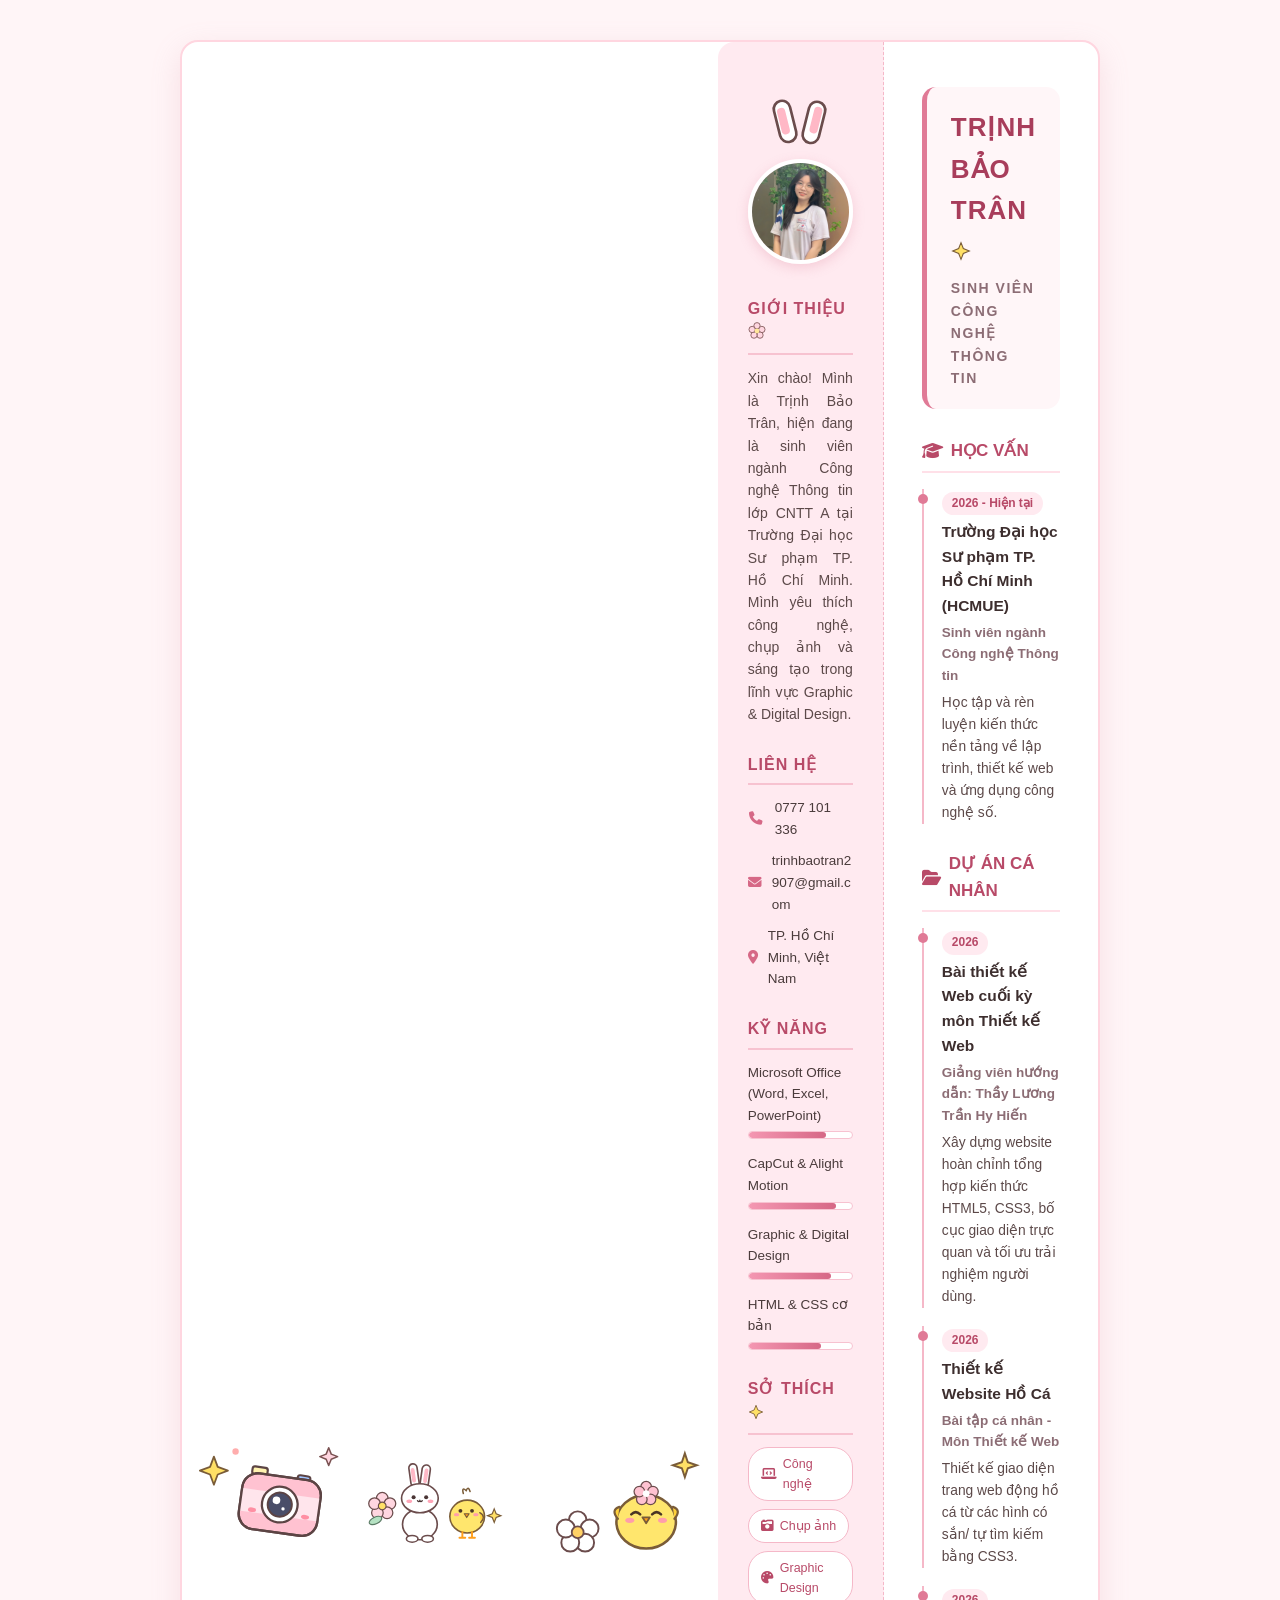
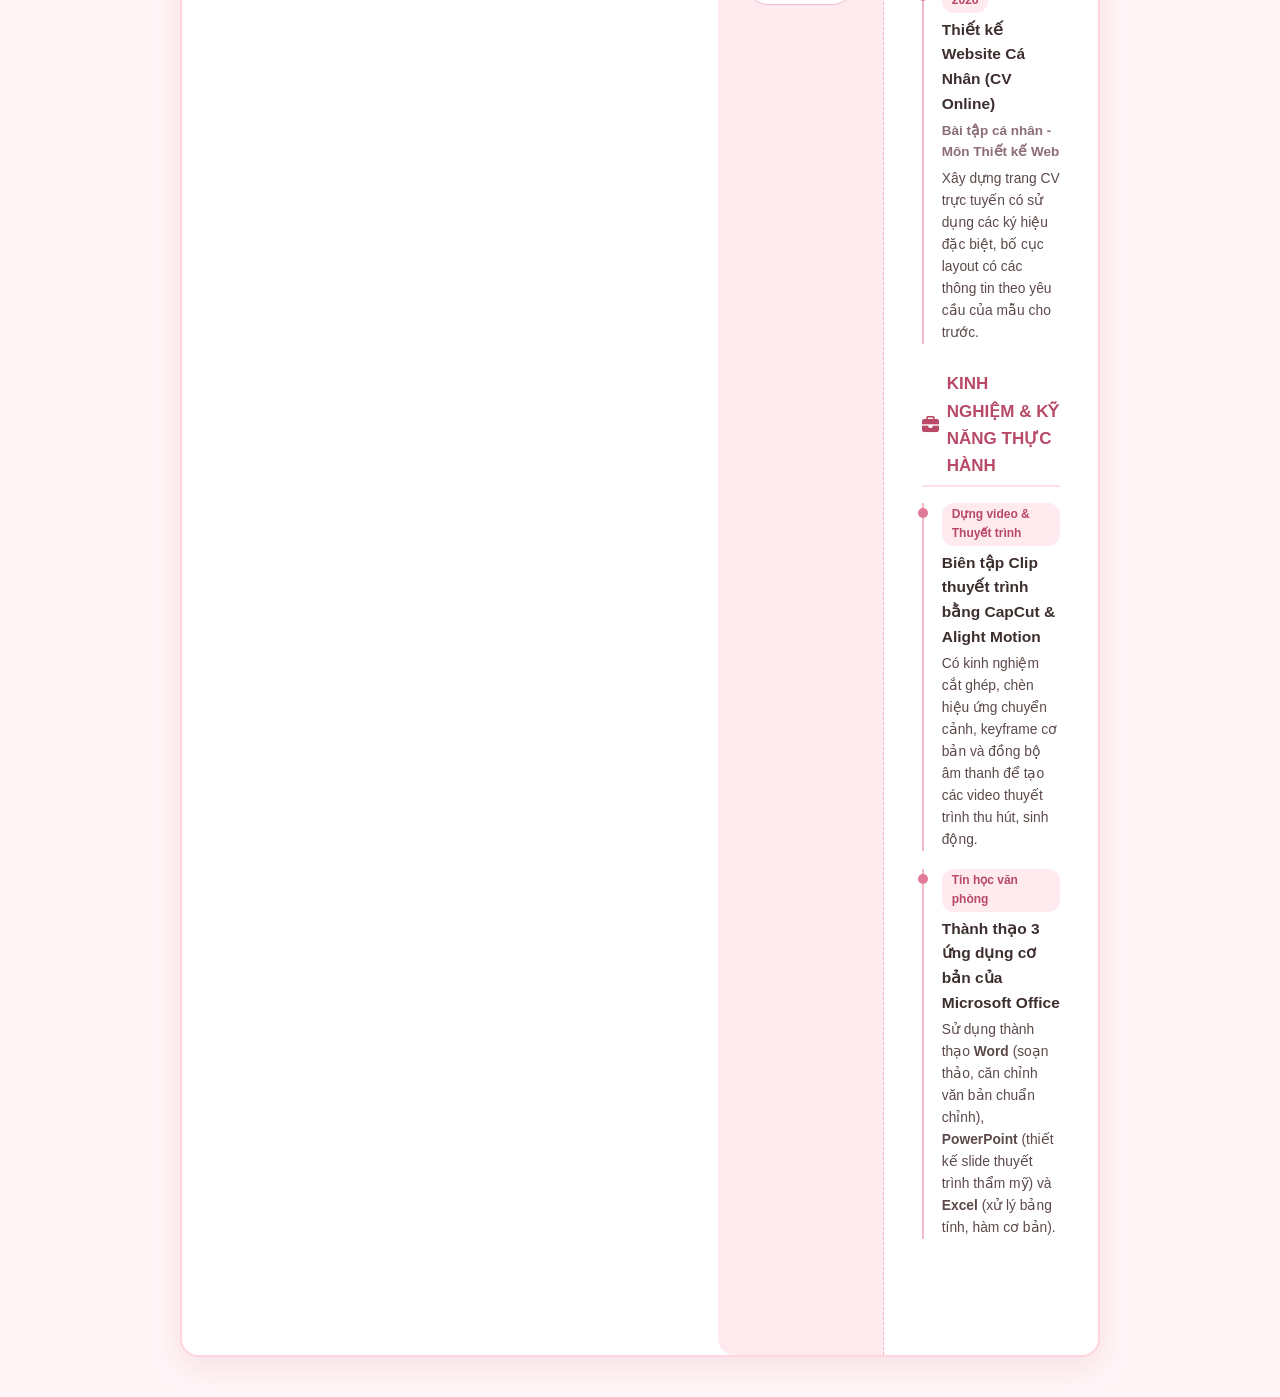
==== commit ff4e4429: "Update index.html" ====
--- a/Trang_Chu/CV_ca_nhan/index.html
+++ b/Trang_Chu/CV_ca_nhan/index.html
@@ -6,184 +6,137 @@
     <title>CV Cá Nhân - Trịnh Bảo Trân</title>
     <link rel="stylesheet" href="style.css">
     <link rel="stylesheet" href="https://cdnjs.cloudflare.com/ajax/libs/font-awesome/6.4.0/css/all.min.css">
-    <style>
-        /* Tinh chỉnh vị trí các sticker hoa và thỏ chibi */
-        .sticker-top-right {
-            position: absolute;
-            top: -18px;
-            right: -12px;
-            width: 130px;
-            pointer-events: none;
-            z-index: 10;
-        }
-        .sticker-bottom-left {
-            position: absolute;
-            bottom: -10px;
-            left: -10px;
-            width: 145px;
-            pointer-events: none;
-            z-index: 10;
-        }
-        .sticker-bottom-right {
-            position: absolute;
-            bottom: -8px;
-            right: -8px;
-            width: 110px;
-            pointer-events: none;
-            z-index: 10;
-        }
-        .sticker-avatar-ears {
-            position: absolute;
-            top: -22px;
-            left: 50%;
-            transform: translateX(-50%);
-            width: 56px;
-            pointer-events: none;
-            z-index: 2;
-        }
-        .mini-flower {
-            display: inline-block;
-            vertical-align: middle;
-            margin-left: 6px;
-            margin-top: -3px;
-        }
-    </style>
 </head>
 <body>
 
     <div class="cv-container">
 
-        <!-- STICKER 1: Góc trên phải - Bé thỏ trắng chibi & hoa đào -->
-        <svg class="sticker-top-right" viewBox="0 0 150 130" fill="none" xmlns="http://www.w3.org/2000/svg">
-            <!-- Bông hoa đào lớn -->
-            <g transform="translate(42, 42)">
-                <circle cx="0" cy="-12" r="9" fill="#FFD6E0" stroke="#7A5252" stroke-width="1.5"/>
-                <circle cx="11" cy="-4" r="9" fill="#FFD6E0" stroke="#7A5252" stroke-width="1.5"/>
-                <circle cx="7" cy="10" r="9" fill="#FFD6E0" stroke="#7A5252" stroke-width="1.5"/>
-                <circle cx="-7" cy="10" r="9" fill="#FFD6E0" stroke="#7A5252" stroke-width="1.5"/>
-                <circle cx="-11" cy="-4" r="9" fill="#FFD6E0" stroke="#7A5252" stroke-width="1.5"/>
-                <circle cx="0" cy="0" r="6" fill="#FFE699" stroke="#7A5252" stroke-width="1.3"/>
-            </g>
-            <!-- Lá xanh -->
-            <ellipse cx="22" cy="52" rx="9" ry="5" transform="rotate(-25 22 52)" fill="#B5E2C3" stroke="#5A7A64" stroke-width="1.4"/>
-            <ellipse cx="64" cy="24" rx="9" ry="5" transform="rotate(20 64 24)" fill="#B5E2C3" stroke="#5A7A64" stroke-width="1.4"/>
-
-            <!-- Bé thỏ trắng chibi lấp ló -->
-            <g transform="translate(72, 18)">
-                <!-- Hai tai dài -->
-                <rect x="14" y="0" width="10" height="28" rx="5" transform="rotate(-10 14 0)" fill="#FFFFFF" stroke="#6B4C4C" stroke-width="1.8"/>
-                <rect x="16.5" y="4" width="5" height="18" rx="2.5" transform="rotate(-10 16.5 4)" fill="#FFB8C6"/>
-                <rect x="32" y="0" width="10" height="28" rx="5" transform="rotate(10 32 0)" fill="#FFFFFF" stroke="#6B4C4C" stroke-width="1.8"/>
-                <rect x="34.5" y="4" width="5" height="18" rx="2.5" transform="rotate(10 34.5 4)" fill="#FFB8C6"/>
-                <!-- Mặt bánh bao -->
-                <ellipse cx="28" cy="40" rx="22" ry="18" fill="#FFFFFF" stroke="#6B4C4C" stroke-width="1.8"/>
-                <!-- Mắt tròn long lanh -->
-                <circle cx="20" cy="38" r="2.5" fill="#4A3535"/>
-                <circle cx="19" cy="37" r="0.8" fill="#FFFFFF"/>
-                <circle cx="36" cy="38" r="2.5" fill="#4A3535"/>
-                <circle cx="35" cy="37" r="0.8" fill="#FFFFFF"/>
-                <!-- Miệng chữ w & má hồng -->
-                <path d="M25 42 Q26.5 44 28 42 Q29.5 44 31 42" stroke="#4A3535" stroke-width="1.5" stroke-linecap="round"/>
-                <ellipse cx="15" cy="43" rx="3.8" ry="2.2" fill="#FFA6B8"/>
-                <ellipse cx="41" cy="43" rx="3.8" ry="2.2" fill="#FFA6B8"/>
-                <!-- Hai bàn tay nhỏ -->
-                <ellipse cx="18" cy="56" rx="5.5" ry="4" fill="#FFFFFF" stroke="#6B4C4C" stroke-width="1.6"/>
-                <ellipse cx="38" cy="56" rx="5.5" ry="4" fill="#FFFFFF" stroke="#6B4C4C" stroke-width="1.6"/>
+        <!-- STICKER 1: Góc trên phải - Máy ảnh chibi & ngôi sao lấp lánh -->
+        <svg class="sticker-top-right" viewBox="0 0 140 110" fill="none" xmlns="http://www.w3.org/2000/svg">
+            <!-- Ngôi sao vàng lấp lánh -->
+            <path d="M25 22 L28 30 L36 33 L28 36 L25 44 L22 36 L14 33 L22 30 Z" fill="#FFE066" stroke="#7A5C38" stroke-width="1.4" stroke-linejoin="round"/>
+            <path d="M115 15 L117 20 L122 22 L117 24 L115 29 L113 24 L108 22 L113 20 Z" fill="#FFD6E0" stroke="#7A5252" stroke-width="1.2" stroke-linejoin="round"/>
+            <circle cx="42" cy="18" r="2.5" fill="#FFADAD"/>
+
+            <!-- Máy ảnh chibi hồng pastel -->
+            <g transform="translate(46, 26) rotate(8)">
+                <!-- Nút chụp & đèn flash -->
+                <rect x="10" y="2" width="12" height="6" rx="2" fill="#FFF3B0" stroke="#5C4444" stroke-width="1.7"/>
+                <rect x="46" y="4" width="10" height="5" rx="2" fill="#A0C4FF" stroke="#5C4444" stroke-width="1.6"/>
+                <!-- Thân máy ảnh -->
+                <rect x="4" y="7" width="62" height="44" rx="12" fill="#FFC2D1" stroke="#5C4444" stroke-width="1.8"/>
+                <rect x="4" y="20" width="62" height="18" fill="#FFE5EC"/>
+                <rect x="4" y="7" width="62" height="44" rx="12" stroke="#5C4444" stroke-width="1.8"/>
+                <!-- Ống kính tròn dễ thương -->
+                <circle cx="35" cy="29" r="14" fill="#FFFFFF" stroke="#5C4444" stroke-width="1.8"/>
+                <circle cx="35" cy="29" r="9.5" fill="#4A4E69" stroke="#5C4444" stroke-width="1.5"/>
+                <circle cx="32" cy="26" r="3" fill="#FFFFFF"/>
+                <circle cx="38" cy="32" r="1.3" fill="#FFFFFF"/>
+                <!-- Má hồng trên thân máy -->
+                <ellipse cx="14" cy="36" rx="3.2" ry="1.8" fill="#FF8FA3"/>
+                <ellipse cx="56" cy="36" rx="3.2" ry="1.8" fill="#FF8FA3"/>
             </g>
         </svg>
 
-        <!-- STICKER 2: Góc dưới trái - Thỏ trắng ôm cà rốt & thỏ nâu -->
-        <svg class="sticker-bottom-left" viewBox="0 0 180 120" fill="none" xmlns="http://www.w3.org/2000/svg">
-            <!-- Bông hoa cúc trắng nhỏ -->
-            <g transform="translate(24, 55)">
-                <circle cx="0" cy="-9" r="6" fill="#FFFFFF" stroke="#7A5252" stroke-width="1.3"/>
-                <circle cx="8.5" cy="-3" r="6" fill="#FFFFFF" stroke="#7A5252" stroke-width="1.3"/>
-                <circle cx="5.5" cy="7" r="6" fill="#FFFFFF" stroke="#7A5252" stroke-width="1.3"/>
-                <circle cx="-5.5" cy="7" r="6" fill="#FFFFFF" stroke="#7A5252" stroke-width="1.3"/>
-                <circle cx="-8.5" cy="-3" r="6" fill="#FFFFFF" stroke="#7A5252" stroke-width="1.3"/>
-                <circle cx="0" cy="0" r="4.5" fill="#FFD166" stroke="#7A5252" stroke-width="1.2"/>
-            </g>
-
-            <!-- Bé thỏ trắng mũm mĩm -->
-            <g transform="translate(38, 25)">
-                <rect x="14" y="0" width="9" height="25" rx="4.5" transform="rotate(-8 14 0)" fill="#FFFFFF" stroke="#6B4C4C" stroke-width="1.8"/>
-                <rect x="16.2" y="4" width="4.5" height="16" rx="2.2" transform="rotate(-8 16.2 4)" fill="#FFB8C6"/>
-                <rect x="30" y="0" width="9" height="25" rx="4.5" transform="rotate(8 30 0)" fill="#FFFFFF" stroke="#6B4C4C" stroke-width="1.8"/>
-                <rect x="32.2" y="4" width="4.5" height="16" rx="2.2" transform="rotate(8 32.2 4)" fill="#FFB8C6"/>
-                <!-- Thân tròn -->
-                <ellipse cx="26" cy="64" rx="20" ry="18" fill="#FFFFFF" stroke="#6B4C4C" stroke-width="1.8"/>
-                <!-- Đầu -->
-                <ellipse cx="26" cy="36" rx="20" ry="16" fill="#FFFFFF" stroke="#6B4C4C" stroke-width="1.8"/>
+        <!-- STICKER 2: Góc dưới trái - Đôi bạn Thỏ Trắng & Gà Con bên khóm hoa -->
+        <svg class="sticker-bottom-left" viewBox="0 0 185 115" fill="none" xmlns="http://www.w3.org/2000/svg">
+            <!-- Bông hoa hồng phấn -->
+            <g transform="translate(22, 65)">
+                <circle cx="0" cy="-8" r="6" fill="#FFD6E0" stroke="#6B4C4C" stroke-width="1.3"/>
+                <circle cx="8" cy="-2.5" r="6" fill="#FFD6E0" stroke="#6B4C4C" stroke-width="1.3"/>
+                <circle cx="5" cy="7" r="6" fill="#FFD6E0" stroke="#6B4C4C" stroke-width="1.3"/>
+                <circle cx="-5" cy="7" r="6" fill="#FFD6E0" stroke="#6B4C4C" stroke-width="1.3"/>
+                <circle cx="-8" cy="-2.5" r="6" fill="#FFD6E0" stroke="#6B4C4C" stroke-width="1.3"/>
+                <circle cx="0" cy="0" r="4" fill="#FFE066" stroke="#6B4C4C" stroke-width="1.2"/>
+            </g>
+            <ellipse cx="15" cy="80" rx="7" ry="3.5" transform="rotate(-25 15 80)" fill="#B5E2C3" stroke="#5A7A64" stroke-width="1.2"/>
+
+            <!-- Bé thỏ trắng chibi -->
+            <g transform="translate(36, 22)">
+                <rect x="13" y="0" width="8.5" height="24" rx="4.2" transform="rotate(-8 13 0)" fill="#FFFFFF" stroke="#6B4C4C" stroke-width="1.7"/>
+                <rect x="15.2" y="4" width="4" height="15" rx="2" transform="rotate(-8 15.2 4)" fill="#FFB8C6"/>
+                <rect x="28" y="0" width="8.5" height="24" rx="4.2" transform="rotate(8 28 0)" fill="#FFFFFF" stroke="#6B4C4C" stroke-width="1.7"/>
+                <rect x="30.2" y="4" width="4" height="15" rx="2" transform="rotate(8 30.2 4)" fill="#FFB8C6"/>
+                <!-- Thân & đầu -->
+                <ellipse cx="25" cy="62" rx="18" ry="16" fill="#FFFFFF" stroke="#6B4C4C" stroke-width="1.7"/>
+                <ellipse cx="25" cy="35" rx="19" ry="15" fill="#FFFFFF" stroke="#6B4C4C" stroke-width="1.7"/>
                 <!-- Mặt -->
-                <circle cx="19" cy="35" r="2.2" fill="#4A3535"/>
-                <circle cx="33" cy="35" r="2.2" fill="#4A3535"/>
-                <path d="M23.5 39 Q25 41 26.5 39 Q28 41 29.5 39" stroke="#4A3535" stroke-width="1.5" stroke-linecap="round"/>
-                <ellipse cx="14" cy="39" rx="3.2" ry="2" fill="#FFA6B8"/>
-                <ellipse cx="38" cy="39" rx="3.2" ry="2" fill="#FFA6B8"/>
-                <!-- Củ cà rốt mini ôm trước bụng -->
-                <path d="M21 56 L31 56 L26 73 Z" fill="#FF9F5A" stroke="#6B4C4C" stroke-width="1.5" stroke-linejoin="round"/>
-                <path d="M26 56 L23 51 M26 56 L29 51" stroke="#68B078" stroke-width="1.8" stroke-linecap="round"/>
+                <circle cx="18.5" cy="34" r="2.1" fill="#4A3535"/>
+                <circle cx="31.5" cy="34" r="2.1" fill="#4A3535"/>
+                <path d="M22.5 37.5 Q24 39.5 25 37.5 Q26 39.5 27.5 37.5" stroke="#4A3535" stroke-width="1.4" stroke-linecap="round"/>
+                <ellipse cx="14" cy="38" rx="3" ry="1.8" fill="#FFA6B8"/>
+                <ellipse cx="36" cy="38" rx="3" ry="1.8" fill="#FFA6B8"/>
                 <!-- Chân -->
-                <ellipse cx="17" cy="81" rx="6.5" ry="3.8" fill="#FFFFFF" stroke="#6B4C4C" stroke-width="1.6"/>
-                <ellipse cx="35" cy="81" rx="6.5" ry="3.8" fill="#FFFFFF" stroke="#6B4C4C" stroke-width="1.6"/>
-            </g>
-
-            <!-- Bé thỏ nâu nhỏ ngồi cạnh -->
-            <g transform="translate(96, 42)">
-                <rect x="11" y="0" width="8" height="22" rx="4" transform="rotate(-10 11 0)" fill="#C69474" stroke="#5A3E32" stroke-width="1.7"/>
-                <rect x="24" y="0" width="8" height="22" rx="4" transform="rotate(10 24 0)" fill="#C69474" stroke="#5A3E32" stroke-width="1.7"/>
-                <ellipse cx="21" cy="52" rx="16" ry="14" fill="#C69474" stroke="#5A3E32" stroke-width="1.7"/>
-                <ellipse cx="21" cy="30" rx="16" ry="13" fill="#C69474" stroke="#5A3E32" stroke-width="1.7"/>
-                <circle cx="15" cy="29" r="2" fill="#3D2920"/>
-                <circle cx="27" cy="29" r="2" fill="#3D2920"/>
-                <path d="M19 32.5 Q21 34.5 23 32.5" stroke="#3D2920" stroke-width="1.4" stroke-linecap="round"/>
-                <ellipse cx="11" cy="32.5" rx="2.8" ry="1.8" fill="#F294A5"/>
-                <ellipse cx="31" cy="32.5" rx="2.8" ry="1.8" fill="#F294A5"/>
-                <ellipse cx="14" cy="65" rx="5.5" ry="3.2" fill="#C69474" stroke="#5A3E32" stroke-width="1.6"/>
-                <ellipse cx="28" cy="65" rx="5.5" ry="3.2" fill="#C69474" stroke="#5A3E32" stroke-width="1.6"/>
-            </g>
+                <ellipse cx="17" cy="77" rx="6" ry="3.5" fill="#FFFFFF" stroke="#6B4C4C" stroke-width="1.6"/>
+                <ellipse cx="33" cy="77" rx="6" ry="3.5" fill="#FFFFFF" stroke="#6B4C4C" stroke-width="1.6"/>
+            </g>
+
+            <!-- Bé gà con vàng ươm đứng cạnh -->
+            <g transform="translate(88, 44)">
+                <!-- Chỏm lông trên đầu -->
+                <path d="M18 8 Q16 1 21 5 Q23 0 25 6" stroke="#7A5C38" stroke-width="1.6" stroke-linecap="round"/>
+                <!-- Thân gà tròn vo -->
+                <ellipse cx="22" cy="32" rx="18" ry="17" fill="#FFE66D" stroke="#7A5C38" stroke-width="1.7"/>
+                <!-- Cánh nhỏ -->
+                <path d="M35 28 Q42 32 36 38" fill="#FFD13B" stroke="#7A5C38" stroke-width="1.5" stroke-linecap="round"/>
+                <!-- Mắt, mỏ cam & má hồng -->
+                <circle cx="15" cy="26" r="2" fill="#4A3525"/>
+                <circle cx="27" cy="26" r="2" fill="#4A3525"/>
+                <polygon points="19,29 24,29 21.5,33" fill="#FF9F1C" stroke="#7A5C38" stroke-width="1.2" stroke-linejoin="round"/>
+                <ellipse cx="11" cy="30" rx="2.8" ry="1.7" fill="#FF9EAA"/>
+                <ellipse cx="31" cy="30" rx="2.8" ry="1.7" fill="#FF9EAA"/>
+                <!-- Chân gà -->
+                <path d="M17 48 L17 54 M14 54 L20 54" stroke="#FF9F1C" stroke-width="2" stroke-linecap="round"/>
+                <path d="M27 48 L27 54 M24 54 L30 54" stroke="#FF9F1C" stroke-width="2" stroke-linecap="round"/>
+            </g>
+
+            <!-- Ngôi sao nhỏ -->
+            <path d="M138 68 L140 73 L145 75 L140 77 L138 82 L136 77 L131 75 L136 73 Z" fill="#FFE066" stroke="#7A5C38" stroke-width="1.2"/>
         </svg>
 
-        <!-- STICKER 3: Góc dưới phải - Khóm hoa hồng phấn & bé thỏ nằm ngủ -->
-        <svg class="sticker-bottom-right" viewBox="0 0 130 110" fill="none" xmlns="http://www.w3.org/2000/svg">
-            <!-- Bông hoa hồng phấn -->
-            <g transform="translate(32, 78)">
-                <circle cx="0" cy="-10" r="7.5" fill="#FFD6E0" stroke="#7A5252" stroke-width="1.4"/>
-                <circle cx="9.5" cy="-3" r="7.5" fill="#FFD6E0" stroke="#7A5252" stroke-width="1.4"/>
-                <circle cx="6" cy="8.5" r="7.5" fill="#FFD6E0" stroke="#7A5252" stroke-width="1.4"/>
-                <circle cx="-6" cy="8.5" r="7.5" fill="#FFD6E0" stroke="#7A5252" stroke-width="1.4"/>
-                <circle cx="-9.5" cy="-3" r="7.5" fill="#FFD6E0" stroke="#7A5252" stroke-width="1.4"/>
-                <circle cx="0" cy="0" r="5" fill="#FFE699" stroke="#7A5252" stroke-width="1.2"/>
-            </g>
-            <!-- Bông hoa vàng nhỏ -->
-            <g transform="translate(56, 88) scale(0.75)">
-                <circle cx="0" cy="-10" r="7.5" fill="#FFF2B2" stroke="#7A5252" stroke-width="1.4"/>
-                <circle cx="9.5" cy="-3" r="7.5" fill="#FFF2B2" stroke="#7A5252" stroke-width="1.4"/>
-                <circle cx="6" cy="8.5" r="7.5" fill="#FFF2B2" stroke="#7A5252" stroke-width="1.4"/>
-                <circle cx="-6" cy="8.5" r="7.5" fill="#FFF2B2" stroke="#7A5252" stroke-width="1.4"/>
-                <circle cx="-9.5" cy="-3" r="7.5" fill="#FFF2B2" stroke="#7A5252" stroke-width="1.4"/>
-                <circle cx="0" cy="0" r="5" fill="#FFAD7A" stroke="#7A5252" stroke-width="1.2"/>
-            </g>
-            <!-- Bé thỏ trắng cuộn tròn ngủ ngon -->
-            <g transform="translate(56, 38)">
-                <rect x="28" y="8" width="22" height="8" rx="4" transform="rotate(-12 28 8)" fill="#FFFFFF" stroke="#6B4C4C" stroke-width="1.7"/>
-                <rect x="30" y="10" width="15" height="4" rx="2" transform="rotate(-12 30 10)" fill="#FFB8C6"/>
-                <ellipse cx="28" cy="36" rx="23" ry="16" fill="#FFFFFF" stroke="#6B4C4C" stroke-width="1.7"/>
-                <circle cx="18" cy="28" r="14" fill="#FFFFFF" stroke="#6B4C4C" stroke-width="1.7"/>
-                <!-- Mắt nhắm ngủ cong cong -->
-                <path d="M10 27 Q13 30 16 27" stroke="#4A3535" stroke-width="1.5" stroke-linecap="round"/>
-                <path d="M20 27 Q23 30 26 27" stroke="#4A3535" stroke-width="1.5" stroke-linecap="round"/>
-                <ellipse cx="11" cy="31" rx="2.8" ry="1.8" fill="#FFA6B8"/>
-                <ellipse cx="25" cy="31" rx="2.8" ry="1.8" fill="#FFA6B8"/>
-                <!-- Đuôi bông tròn -->
-                <circle cx="52" cy="35" r="5.5" fill="#FFFFFF" stroke="#6B4C4C" stroke-width="1.6"/>
-            </g>
+        <!-- STICKER 3: Góc dưới phải - Bé gà con đội hoa & ngôi sao -->
+        <svg class="sticker-bottom-right" viewBox="0 0 120 105" fill="none" xmlns="http://www.w3.org/2000/svg">
+            <!-- Bông hoa trắng -->
+            <g transform="translate(26, 75)">
+                <circle cx="0" cy="-8" r="6" fill="#FFFFFF" stroke="#6B4C4C" stroke-width="1.3"/>
+                <circle cx="8" cy="-2.5" r="6" fill="#FFFFFF" stroke="#6B4C4C" stroke-width="1.3"/>
+                <circle cx="5" cy="7" r="6" fill="#FFFFFF" stroke="#6B4C4C" stroke-width="1.3"/>
+                <circle cx="-5" cy="7" r="6" fill="#FFFFFF" stroke="#6B4C4C" stroke-width="1.3"/>
+                <circle cx="-8" cy="-2.5" r="6" fill="#FFFFFF" stroke="#6B4C4C" stroke-width="1.3"/>
+                <circle cx="0" cy="0" r="4" fill="#FFD166" stroke="#6B4C4C" stroke-width="1.2"/>
+            </g>
+
+            <!-- Bé gà con ngồi vui vẻ -->
+            <g transform="translate(48, 34)">
+                <ellipse cx="24" cy="34" rx="20" ry="18" fill="#FFE66D" stroke="#7A5C38" stroke-width="1.7"/>
+                <!-- Bông hoa nhỏ đội trên đầu gà -->
+                <g transform="translate(24, 15) scale(0.65)">
+                    <circle cx="0" cy="-7" r="5.5" fill="#FFC2D1" stroke="#6B4C4C" stroke-width="1.3"/>
+                    <circle cx="7" cy="-2" r="5.5" fill="#FFC2D1" stroke="#6B4C4C" stroke-width="1.3"/>
+                    <circle cx="4.5" cy="6" r="5.5" fill="#FFC2D1" stroke="#6B4C4C" stroke-width="1.3"/>
+                    <circle cx="-4.5" cy="6" r="5.5" fill="#FFC2D1" stroke="#6B4C4C" stroke-width="1.3"/>
+                    <circle cx="-7" cy="-2" r="5.5" fill="#FFC2D1" stroke="#6B4C4C" stroke-width="1.3"/>
+                    <circle cx="0" cy="0" r="3.5" fill="#FFFFFF"/>
+                </g>
+                <!-- Mắt cười cong cong -->
+                <path d="M14 29 Q17 26 20 29" stroke="#4A3525" stroke-width="1.7" stroke-linecap="round"/>
+                <path d="M28 29 Q31 26 34 29" stroke="#4A3525" stroke-width="1.7" stroke-linecap="round"/>
+                <polygon points="21.5,31 26.5,31 24,35" fill="#FF9F1C" stroke="#7A5C38" stroke-width="1.2" stroke-linejoin="round"/>
+                <ellipse cx="13" cy="33" rx="3" ry="1.8" fill="#FF9EAA"/>
+                <ellipse cx="35" cy="33" rx="3" ry="1.8" fill="#FF9EAA"/>
+                <!-- Cánh vẫy -->
+                <path d="M5 32 Q0 26 6 24" fill="#FFD13B" stroke="#7A5C38" stroke-width="1.5" stroke-linecap="round"/>
+                <path d="M43 32 Q48 26 42 24" fill="#FFD13B" stroke="#7A5C38" stroke-width="1.5" stroke-linecap="round"/>
+            </g>
+
+            <!-- Ngôi sao nhỏ góc phải -->
+            <path d="M98 22 L100 28 L106 30 L100 32 L98 38 L96 32 L90 30 L96 28 Z" fill="#FFE066" stroke="#7A5C38" stroke-width="1.3"/>
         </svg>
 
         <!-- CỘT TRÁI (Tỉ lệ 40%) -->
         <aside class="left-column">
+            <!-- Ảnh đại diện hình tròn + Tai thỏ chibi lấp ló -->
             <div class="avatar-box">
-                <!-- Đôi tai thỏ chibi trên khung ảnh -->
                 <svg class="sticker-avatar-ears" viewBox="0 0 70 36" fill="none" xmlns="http://www.w3.org/2000/svg">
                     <rect x="16" y="4" width="11" height="28" rx="5.5" transform="rotate(-14 16 4)" fill="#FFFFFF" stroke="#6B4C4C" stroke-width="1.8"/>
                     <rect x="18.8" y="8" width="5.5" height="18" rx="2.7" transform="rotate(-14 18.8 8)" fill="#FFB8C6"/>
@@ -197,7 +150,7 @@
             <section class="left-section">
                 <h2>
                     GIỚI THIỆU
-                    <svg class="mini-flower" width="18" height="18" viewBox="0 0 24 24">
+                    <svg class="mini-deco" width="18" height="18" viewBox="0 0 24 24">
                         <circle cx="12" cy="5" r="4.2" fill="#FFD6E0" stroke="#7A5252" stroke-width="1.1"/>
                         <circle cx="18.5" cy="10" r="4.2" fill="#FFD6E0" stroke="#7A5252" stroke-width="1.1"/>
                         <circle cx="16" cy="17.5" r="4.2" fill="#FFD6E0" stroke="#7A5252" stroke-width="1.1"/>
@@ -244,7 +197,12 @@
 
             <!-- Sở thích -->
             <section class="left-section">
-                <h2>SỞ THÍCH</h2>
+                <h2>
+                    SỞ THÍCH
+                    <svg class="mini-deco" width="16" height="16" viewBox="0 0 24 24">
+                        <path d="M12 2 L14.8 9 L22 12 L14.8 15 L12 22 L9.2 15 L2 12 L9.2 9 Z" fill="#FFE066" stroke="#7A5C38" stroke-width="1.3"/>
+                    </svg>
+                </h2>
                 <div class="hobbies">
                     <span><i class="fa-solid fa-laptop-code"></i> Công nghệ</span>
                     <span><i class="fa-solid fa-camera-retro"></i> Chụp ảnh</span>
@@ -259,13 +217,8 @@
             <header class="header-box">
                 <h1>
                     TRỊNH BẢO TRÂN
-                    <svg class="mini-flower" width="22" height="22" viewBox="0 0 24 24">
-                        <circle cx="12" cy="5" r="4.2" fill="#FFD6E0" stroke="#7A5252" stroke-width="1.1"/>
-                        <circle cx="18.5" cy="10" r="4.2" fill="#FFD6E0" stroke="#7A5252" stroke-width="1.1"/>
-                        <circle cx="16" cy="17.5" r="4.2" fill="#FFD6E0" stroke="#7A5252" stroke-width="1.1"/>
-                        <circle cx="8" cy="17.5" r="4.2" fill="#FFD6E0" stroke="#7A5252" stroke-width="1.1"/>
-                        <circle cx="5.5" cy="10" r="4.2" fill="#FFD6E0" stroke="#7A5252" stroke-width="1.1"/>
-                        <circle cx="12" cy="12" r="3.4" fill="#FFE699"/>
+                    <svg class="mini-deco" width="20" height="20" viewBox="0 0 24 24">
+                        <path d="M12 2 L14.8 9 L22 12 L14.8 15 L12 22 L9.2 15 L2 12 L9.2 9 Z" fill="#FFE066" stroke="#7A5C38" stroke-width="1.3"/>
                     </svg>
                 </h1>
                 <p class="subtitle">SINH VIÊN CÔNG NGHỆ THÔNG TIN</p>
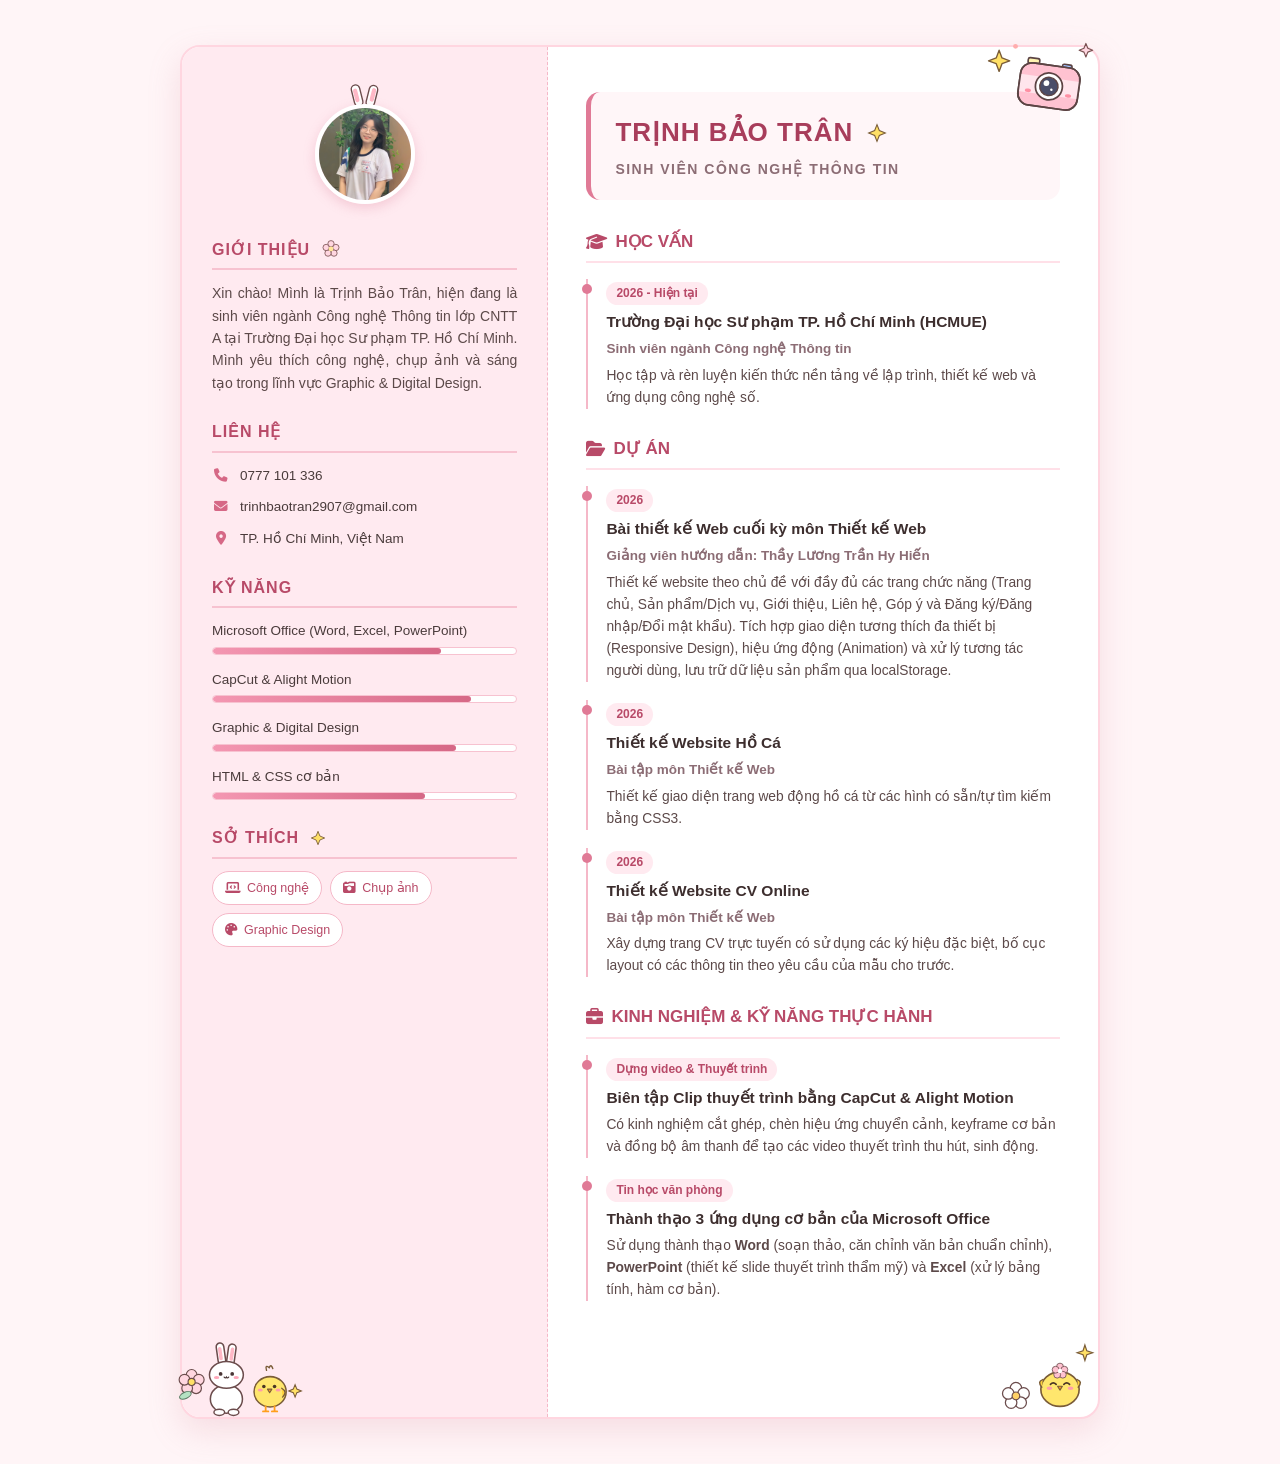
==== commit 1751167b: "Update index.html" ====
--- a/Trang_Chu/CV_ca_nhan/index.html
+++ b/Trang_Chu/CV_ca_nhan/index.html
@@ -1,284 +1,278 @@
 <!DOCTYPE html>
 <html lang="vi">
 <head>
-    <meta charset="UTF-8">
-    <meta name="viewport" content="width=device-width, initial-scale=1.0">
-    <title>CV Cá Nhân - Trịnh Bảo Trân</title>
-    <link rel="stylesheet" href="style.css">
-    <link rel="stylesheet" href="https://cdnjs.cloudflare.com/ajax/libs/font-awesome/6.4.0/css/all.min.css">
+  <meta charset="UTF-8">
+  <meta name="viewport" content="width=device-width, initial-scale=1.0">
+  <title>CV Cá Nhân - Trịnh Bảo Trân</title>
+  <link rel="stylesheet" href="style.css">
+  <link rel="stylesheet" href="https://cdnjs.cloudflare.com/ajax/libs/font-awesome/6.4.0/css/all.min.css">
 </head>
 <body>
-
-    <div class="cv-container">
-
-        <!-- STICKER 1: Góc trên phải - Máy ảnh chibi & ngôi sao lấp lánh -->
-        <svg class="sticker-top-right" viewBox="0 0 140 110" fill="none" xmlns="http://www.w3.org/2000/svg">
-            <!-- Ngôi sao vàng lấp lánh -->
-            <path d="M25 22 L28 30 L36 33 L28 36 L25 44 L22 36 L14 33 L22 30 Z" fill="#FFE066" stroke="#7A5C38" stroke-width="1.4" stroke-linejoin="round"/>
-            <path d="M115 15 L117 20 L122 22 L117 24 L115 29 L113 24 L108 22 L113 20 Z" fill="#FFD6E0" stroke="#7A5252" stroke-width="1.2" stroke-linejoin="round"/>
-            <circle cx="42" cy="18" r="2.5" fill="#FFADAD"/>
-
-            <!-- Máy ảnh chibi hồng pastel -->
-            <g transform="translate(46, 26) rotate(8)">
-                <!-- Nút chụp & đèn flash -->
-                <rect x="10" y="2" width="12" height="6" rx="2" fill="#FFF3B0" stroke="#5C4444" stroke-width="1.7"/>
-                <rect x="46" y="4" width="10" height="5" rx="2" fill="#A0C4FF" stroke="#5C4444" stroke-width="1.6"/>
-                <!-- Thân máy ảnh -->
-                <rect x="4" y="7" width="62" height="44" rx="12" fill="#FFC2D1" stroke="#5C4444" stroke-width="1.8"/>
-                <rect x="4" y="20" width="62" height="18" fill="#FFE5EC"/>
-                <rect x="4" y="7" width="62" height="44" rx="12" stroke="#5C4444" stroke-width="1.8"/>
-                <!-- Ống kính tròn dễ thương -->
-                <circle cx="35" cy="29" r="14" fill="#FFFFFF" stroke="#5C4444" stroke-width="1.8"/>
-                <circle cx="35" cy="29" r="9.5" fill="#4A4E69" stroke="#5C4444" stroke-width="1.5"/>
-                <circle cx="32" cy="26" r="3" fill="#FFFFFF"/>
-                <circle cx="38" cy="32" r="1.3" fill="#FFFFFF"/>
-                <!-- Má hồng trên thân máy -->
-                <ellipse cx="14" cy="36" rx="3.2" ry="1.8" fill="#FF8FA3"/>
-                <ellipse cx="56" cy="36" rx="3.2" ry="1.8" fill="#FF8FA3"/>
-            </g>
+  <div class="cv-container">
+
+    <!-- STICKER 1: Góc trên phải - Máy ảnh chibi & ngôi sao lấp lánh -->
+    <svg class="sticker-top-right" viewBox="0 0 140 110" fill="none" xmlns="http://www.w3.org/2000/svg">
+      <!-- Ngôi sao vàng lấp lánh -->
+      <path d="M25 22 L28 30 L36 33 L28 36 L25 44 L22 36 L14 33 L22 30 Z" fill="#FFE066" stroke="#7A5C38" stroke-width="1.4" stroke-linejoin="round"/>
+      <path d="M115 15 L117 20 L122 22 L117 24 L115 29 L113 24 L108 22 L113 20 Z" fill="#FFD6E0" stroke="#7A5252" stroke-width="1.2" stroke-linejoin="round"/>
+      <circle cx="42" cy="18" r="2.5" fill="#FFADAD"/>
+
+      <!-- Máy ảnh chibi hồng pastel -->
+      <g transform="translate(46, 26) rotate(8)">
+        <!-- Nút chụp & đèn flash -->
+        <rect x="10" y="2" width="12" height="6" rx="2" fill="#FFF3B0" stroke="#5C4444" stroke-width="1.7"/>
+        <rect x="46" y="4" width="10" height="5" rx="2" fill="#A0C4FF" stroke="#5C4444" stroke-width="1.6"/>
+        <!-- Thân máy ảnh -->
+        <rect x="4" y="7" width="62" height="44" rx="12" fill="#FFC2D1" stroke="#5C4444" stroke-width="1.8"/>
+        <rect x="4" y="20" width="62" height="18" fill="#FFE5EC"/>
+        <rect x="4" y="7" width="62" height="44" rx="12" stroke="#5C4444" stroke-width="1.8"/>
+        <!-- Ống kính tròn dễ thương -->
+        <circle cx="35" cy="29" r="14" fill="#FFFFFF" stroke="#5C4444" stroke-width="1.8"/>
+        <circle cx="35" cy="29" r="9.5" fill="#4A4E69" stroke="#5C4444" stroke-width="1.5"/>
+        <circle cx="32" cy="26" r="3" fill="#FFFFFF"/>
+        <circle cx="38" cy="32" r="1.3" fill="#FFFFFF"/>
+        <!-- Má hồng trên thân máy -->
+        <ellipse cx="14" cy="36" rx="3.2" ry="1.8" fill="#FF8FA3"/>
+        <ellipse cx="56" cy="36" rx="3.2" ry="1.8" fill="#FF8FA3"/>
+      </g>
+    </svg>
+
+    <!-- STICKER 2: Góc dưới trái - Đôi bạn Thỏ Trắng & Gà Con bên khóm hoa -->
+    <svg class="sticker-bottom-left" viewBox="0 0 185 115" fill="none" xmlns="http://www.w3.org/2000/svg">
+      <!-- Bông hoa hồng phấn -->
+      <g transform="translate(22, 65)">
+        <circle cx="0" cy="-8" r="6" fill="#FFD6E0" stroke="#6B4C4C" stroke-width="1.3"/>
+        <circle cx="8" cy="-2.5" r="6" fill="#FFD6E0" stroke="#6B4C4C" stroke-width="1.3"/>
+        <circle cx="5" cy="7" r="6" fill="#FFD6E0" stroke="#6B4C4C" stroke-width="1.3"/>
+        <circle cx="-5" cy="7" r="6" fill="#FFD6E0" stroke="#6B4C4C" stroke-width="1.3"/>
+        <circle cx="-8" cy="-2.5" r="6" fill="#FFD6E0" stroke="#6B4C4C" stroke-width="1.3"/>
+        <circle cx="0" cy="0" r="4" fill="#FFE066" stroke="#6B4C4C" stroke-width="1.2"/>
+      </g>
+      <ellipse cx="15" cy="80" rx="7" ry="3.5" transform="rotate(-25 15 80)" fill="#B5E2C3" stroke="#5A7A64" stroke-width="1.2"/>
+
+      <!-- Bé thỏ trắng chibi -->
+      <g transform="translate(36, 22)">
+        <rect x="13" y="0" width="8.5" height="24" rx="4.2" transform="rotate(-8 13 0)" fill="#FFFFFF" stroke="#6B4C4C" stroke-width="1.7"/>
+        <rect x="15.2" y="4" width="4" height="15" rx="2" transform="rotate(-8 15.2 4)" fill="#FFB8C6"/>
+        <rect x="28" y="0" width="8.5" height="24" rx="4.2" transform="rotate(8 28 0)" fill="#FFFFFF" stroke="#6B4C4C" stroke-width="1.7"/>
+        <rect x="30.2" y="4" width="4" height="15" rx="2" transform="rotate(8 30.2 4)" fill="#FFB8C6"/>
+        <!-- Thân & đầu -->
+        <ellipse cx="25" cy="62" rx="18" ry="16" fill="#FFFFFF" stroke="#6B4C4C" stroke-width="1.7"/>
+        <ellipse cx="25" cy="35" rx="19" ry="15" fill="#FFFFFF" stroke="#6B4C4C" stroke-width="1.7"/>
+        <!-- Mặt -->
+        <circle cx="18.5" cy="34" r="2.1" fill="#4A3535"/>
+        <circle cx="31.5" cy="34" r="2.1" fill="#4A3535"/>
+        <path d="M22.5 37.5 Q24 39.5 25 37.5 Q26 39.5 27.5 37.5" stroke="#4A3535" stroke-width="1.4" stroke-linecap="round"/>
+        <ellipse cx="14" cy="38" rx="3" ry="1.8" fill="#FFA6B8"/>
+        <ellipse cx="36" cy="38" rx="3" ry="1.8" fill="#FFA6B8"/>
+        <!-- Chân -->
+        <ellipse cx="17" cy="77" rx="6" ry="3.5" fill="#FFFFFF" stroke="#6B4C4C" stroke-width="1.6"/>
+        <ellipse cx="33" cy="77" rx="6" ry="3.5" fill="#FFFFFF" stroke="#6B4C4C" stroke-width="1.6"/>
+      </g>
+
+      <!-- Bé gà con vàng ươm đứng cạnh -->
+      <g transform="translate(88, 44)">
+        <!-- Chỏm lông trên đầu -->
+        <path d="M18 8 Q16 1 21 5 Q23 0 25 6" stroke="#7A5C38" stroke-width="1.6" stroke-linecap="round"/>
+        <!-- Thân gà tròn vo -->
+        <ellipse cx="22" cy="32" rx="18" ry="17" fill="#FFE66D" stroke="#7A5C38" stroke-width="1.7"/>
+        <!-- Cánh nhỏ -->
+        <path d="M35 28 Q42 32 36 38" fill="#FFD13B" stroke="#7A5C38" stroke-width="1.5" stroke-linecap="round"/>
+        <!-- Mắt, mỏ cam & má hồng -->
+        <circle cx="15" cy="26" r="2" fill="#4A3525"/>
+        <circle cx="27" cy="26" r="2" fill="#4A3525"/>
+        <polygon points="19,29 24,29 21.5,33" fill="#FF9F1C" stroke="#7A5C38" stroke-width="1.2" stroke-linejoin="round"/>
+        <ellipse cx="11" cy="30" rx="2.8" ry="1.7" fill="#FF9EAA"/>
+        <ellipse cx="31" cy="30" rx="2.8" ry="1.7" fill="#FF9EAA"/>
+        <!-- Chân gà -->
+        <path d="M17 48 L17 54 M14 54 L20 54" stroke="#FF9F1C" stroke-width="2" stroke-linecap="round"/>
+        <path d="M27 48 L27 54 M24 54 L30 54" stroke="#FF9F1C" stroke-width="2" stroke-linecap="round"/>
+      </g>
+
+      <!-- Ngôi sao nhỏ -->
+      <path d="M138 68 L140 73 L145 75 L140 77 L138 82 L136 77 L131 75 L136 73 Z" fill="#FFE066" stroke="#7A5C38" stroke-width="1.2"/>
+    </svg>
+
+    <!-- STICKER 3: Góc dưới phải - Bé gà con đội hoa & ngôi sao -->
+    <svg class="sticker-bottom-right" viewBox="0 0 120 105" fill="none" xmlns="http://www.w3.org/2000/svg">
+      <!-- Bông hoa trắng -->
+      <g transform="translate(26, 75)">
+        <circle cx="0" cy="-8" r="6" fill="#FFFFFF" stroke="#6B4C4C" stroke-width="1.3"/>
+        <circle cx="8" cy="-2.5" r="6" fill="#FFFFFF" stroke="#6B4C4C" stroke-width="1.3"/>
+        <circle cx="5" cy="7" r="6" fill="#FFFFFF" stroke="#6B4C4C" stroke-width="1.3"/>
+        <circle cx="-5" cy="7" r="6" fill="#FFFFFF" stroke="#6B4C4C" stroke-width="1.3"/>
+        <circle cx="-8" cy="-2.5" r="6" fill="#FFFFFF" stroke="#6B4C4C" stroke-width="1.3"/>
+        <circle cx="0" cy="0" r="4" fill="#FFD166" stroke="#6B4C4C" stroke-width="1.2"/>
+      </g>
+
+      <!-- Bé gà con ngồi vui vẻ -->
+      <g transform="translate(48, 34)">
+        <ellipse cx="24" cy="34" rx="20" ry="18" fill="#FFE66D" stroke="#7A5C38" stroke-width="1.7"/>
+        <!-- Bông hoa nhỏ đội trên đầu gà -->
+        <g transform="translate(24, 15) scale(0.65)">
+          <circle cx="0" cy="-7" r="5.5" fill="#FFC2D1" stroke="#6B4C4C" stroke-width="1.3"/>
+          <circle cx="7" cy="-2" r="5.5" fill="#FFC2D1" stroke="#6B4C4C" stroke-width="1.3"/>
+          <circle cx="4.5" cy="6" r="5.5" fill="#FFC2D1" stroke="#6B4C4C" stroke-width="1.3"/>
+          <circle cx="-4.5" cy="6" r="5.5" fill="#FFC2D1" stroke="#6B4C4C" stroke-width="1.3"/>
+          <circle cx="-7" cy="-2" r="5.5" fill="#FFC2D1" stroke="#6B4C4C" stroke-width="1.3"/>
+          <circle cx="0" cy="0" r="3.5" fill="#FFFFFF"/>
+        </g>
+        <!-- Mắt cười cong cong -->
+        <path d="M14 29 Q17 26 20 29" stroke="#4A3525" stroke-width="1.7" stroke-linecap="round"/>
+        <path d="M28 29 Q31 26 34 29" stroke="#4A3525" stroke-width="1.7" stroke-linecap="round"/>
+        <polygon points="21.5,31 26.5,31 24,35" fill="#FF9F1C" stroke="#7A5C38" stroke-width="1.2" stroke-linejoin="round"/>
+        <ellipse cx="13" cy="33" rx="3" ry="1.8" fill="#FF9EAA"/>
+        <ellipse cx="35" cy="33" rx="3" ry="1.8" fill="#FF9EAA"/>
+        <!-- Cánh vẫy -->
+        <path d="M5 32 Q0 26 6 24" fill="#FFD13B" stroke="#7A5C38" stroke-width="1.5" stroke-linecap="round"/>
+        <path d="M43 32 Q48 26 42 24" fill="#FFD13B" stroke="#7A5C38" stroke-width="1.5" stroke-linecap="round"/>
+      </g>
+
+      <!-- Ngôi sao nhỏ góc phải -->
+      <path d="M98 22 L100 28 L106 30 L100 32 L98 38 L96 32 L90 30 L96 28 Z" fill="#FFE066" stroke="#7A5C38" stroke-width="1.3"/>
+    </svg>
+
+    <!-- CỘT TRÁI (Tỉ lệ 40%) -->
+    <aside class="left-column">
+      <!-- Ảnh đại diện hình tròn + Tai thỏ chibi lấp ló -->
+      <div class="avatar-box">
+        <svg class="sticker-avatar-ears" viewBox="0 0 70 36" fill="none" xmlns="http://www.w3.org/2000/svg">
+          <rect x="16" y="4" width="11" height="28" rx="5.5" transform="rotate(-14 16 4)" fill="#FFFFFF" stroke="#6B4C4C" stroke-width="1.8"/>
+          <rect x="18.8" y="8" width="5.5" height="18" rx="2.7" transform="rotate(-14 18.8 8)" fill="#FFB8C6"/>
+          <rect x="42" y="2" width="11" height="28" rx="5.5" transform="rotate(14 42 2)" fill="#FFFFFF" stroke="#6B4C4C" stroke-width="1.8"/>
+          <rect x="44.8" y="6" width="5.5" height="18" rx="2.7" transform="rotate(14 44.8 6)" fill="#FFB8C6"/>
         </svg>
-
-        <!-- STICKER 2: Góc dưới trái - Đôi bạn Thỏ Trắng & Gà Con bên khóm hoa -->
-        <svg class="sticker-bottom-left" viewBox="0 0 185 115" fill="none" xmlns="http://www.w3.org/2000/svg">
-            <!-- Bông hoa hồng phấn -->
-            <g transform="translate(22, 65)">
-                <circle cx="0" cy="-8" r="6" fill="#FFD6E0" stroke="#6B4C4C" stroke-width="1.3"/>
-                <circle cx="8" cy="-2.5" r="6" fill="#FFD6E0" stroke="#6B4C4C" stroke-width="1.3"/>
-                <circle cx="5" cy="7" r="6" fill="#FFD6E0" stroke="#6B4C4C" stroke-width="1.3"/>
-                <circle cx="-5" cy="7" r="6" fill="#FFD6E0" stroke="#6B4C4C" stroke-width="1.3"/>
-                <circle cx="-8" cy="-2.5" r="6" fill="#FFD6E0" stroke="#6B4C4C" stroke-width="1.3"/>
-                <circle cx="0" cy="0" r="4" fill="#FFE066" stroke="#6B4C4C" stroke-width="1.2"/>
-            </g>
-            <ellipse cx="15" cy="80" rx="7" ry="3.5" transform="rotate(-25 15 80)" fill="#B5E2C3" stroke="#5A7A64" stroke-width="1.2"/>
-
-            <!-- Bé thỏ trắng chibi -->
-            <g transform="translate(36, 22)">
-                <rect x="13" y="0" width="8.5" height="24" rx="4.2" transform="rotate(-8 13 0)" fill="#FFFFFF" stroke="#6B4C4C" stroke-width="1.7"/>
-                <rect x="15.2" y="4" width="4" height="15" rx="2" transform="rotate(-8 15.2 4)" fill="#FFB8C6"/>
-                <rect x="28" y="0" width="8.5" height="24" rx="4.2" transform="rotate(8 28 0)" fill="#FFFFFF" stroke="#6B4C4C" stroke-width="1.7"/>
-                <rect x="30.2" y="4" width="4" height="15" rx="2" transform="rotate(8 30.2 4)" fill="#FFB8C6"/>
-                <!-- Thân & đầu -->
-                <ellipse cx="25" cy="62" rx="18" ry="16" fill="#FFFFFF" stroke="#6B4C4C" stroke-width="1.7"/>
-                <ellipse cx="25" cy="35" rx="19" ry="15" fill="#FFFFFF" stroke="#6B4C4C" stroke-width="1.7"/>
-                <!-- Mặt -->
-                <circle cx="18.5" cy="34" r="2.1" fill="#4A3535"/>
-                <circle cx="31.5" cy="34" r="2.1" fill="#4A3535"/>
-                <path d="M22.5 37.5 Q24 39.5 25 37.5 Q26 39.5 27.5 37.5" stroke="#4A3535" stroke-width="1.4" stroke-linecap="round"/>
-                <ellipse cx="14" cy="38" rx="3" ry="1.8" fill="#FFA6B8"/>
-                <ellipse cx="36" cy="38" rx="3" ry="1.8" fill="#FFA6B8"/>
-                <!-- Chân -->
-                <ellipse cx="17" cy="77" rx="6" ry="3.5" fill="#FFFFFF" stroke="#6B4C4C" stroke-width="1.6"/>
-                <ellipse cx="33" cy="77" rx="6" ry="3.5" fill="#FFFFFF" stroke="#6B4C4C" stroke-width="1.6"/>
-            </g>
-
-            <!-- Bé gà con vàng ươm đứng cạnh -->
-            <g transform="translate(88, 44)">
-                <!-- Chỏm lông trên đầu -->
-                <path d="M18 8 Q16 1 21 5 Q23 0 25 6" stroke="#7A5C38" stroke-width="1.6" stroke-linecap="round"/>
-                <!-- Thân gà tròn vo -->
-                <ellipse cx="22" cy="32" rx="18" ry="17" fill="#FFE66D" stroke="#7A5C38" stroke-width="1.7"/>
-                <!-- Cánh nhỏ -->
-                <path d="M35 28 Q42 32 36 38" fill="#FFD13B" stroke="#7A5C38" stroke-width="1.5" stroke-linecap="round"/>
-                <!-- Mắt, mỏ cam & má hồng -->
-                <circle cx="15" cy="26" r="2" fill="#4A3525"/>
-                <circle cx="27" cy="26" r="2" fill="#4A3525"/>
-                <polygon points="19,29 24,29 21.5,33" fill="#FF9F1C" stroke="#7A5C38" stroke-width="1.2" stroke-linejoin="round"/>
-                <ellipse cx="11" cy="30" rx="2.8" ry="1.7" fill="#FF9EAA"/>
-                <ellipse cx="31" cy="30" rx="2.8" ry="1.7" fill="#FF9EAA"/>
-                <!-- Chân gà -->
-                <path d="M17 48 L17 54 M14 54 L20 54" stroke="#FF9F1C" stroke-width="2" stroke-linecap="round"/>
-                <path d="M27 48 L27 54 M24 54 L30 54" stroke="#FF9F1C" stroke-width="2" stroke-linecap="round"/>
-            </g>
-
-            <!-- Ngôi sao nhỏ -->
-            <path d="M138 68 L140 73 L145 75 L140 77 L138 82 L136 77 L131 75 L136 73 Z" fill="#FFE066" stroke="#7A5C38" stroke-width="1.2"/>
-        </svg>
-
-        <!-- STICKER 3: Góc dưới phải - Bé gà con đội hoa & ngôi sao -->
-        <svg class="sticker-bottom-right" viewBox="0 0 120 105" fill="none" xmlns="http://www.w3.org/2000/svg">
-            <!-- Bông hoa trắng -->
-            <g transform="translate(26, 75)">
-                <circle cx="0" cy="-8" r="6" fill="#FFFFFF" stroke="#6B4C4C" stroke-width="1.3"/>
-                <circle cx="8" cy="-2.5" r="6" fill="#FFFFFF" stroke="#6B4C4C" stroke-width="1.3"/>
-                <circle cx="5" cy="7" r="6" fill="#FFFFFF" stroke="#6B4C4C" stroke-width="1.3"/>
-                <circle cx="-5" cy="7" r="6" fill="#FFFFFF" stroke="#6B4C4C" stroke-width="1.3"/>
-                <circle cx="-8" cy="-2.5" r="6" fill="#FFFFFF" stroke="#6B4C4C" stroke-width="1.3"/>
-                <circle cx="0" cy="0" r="4" fill="#FFD166" stroke="#6B4C4C" stroke-width="1.2"/>
-            </g>
-
-            <!-- Bé gà con ngồi vui vẻ -->
-            <g transform="translate(48, 34)">
-                <ellipse cx="24" cy="34" rx="20" ry="18" fill="#FFE66D" stroke="#7A5C38" stroke-width="1.7"/>
-                <!-- Bông hoa nhỏ đội trên đầu gà -->
-                <g transform="translate(24, 15) scale(0.65)">
-                    <circle cx="0" cy="-7" r="5.5" fill="#FFC2D1" stroke="#6B4C4C" stroke-width="1.3"/>
-                    <circle cx="7" cy="-2" r="5.5" fill="#FFC2D1" stroke="#6B4C4C" stroke-width="1.3"/>
-                    <circle cx="4.5" cy="6" r="5.5" fill="#FFC2D1" stroke="#6B4C4C" stroke-width="1.3"/>
-                    <circle cx="-4.5" cy="6" r="5.5" fill="#FFC2D1" stroke="#6B4C4C" stroke-width="1.3"/>
-                    <circle cx="-7" cy="-2" r="5.5" fill="#FFC2D1" stroke="#6B4C4C" stroke-width="1.3"/>
-                    <circle cx="0" cy="0" r="3.5" fill="#FFFFFF"/>
-                </g>
-                <!-- Mắt cười cong cong -->
-                <path d="M14 29 Q17 26 20 29" stroke="#4A3525" stroke-width="1.7" stroke-linecap="round"/>
-                <path d="M28 29 Q31 26 34 29" stroke="#4A3525" stroke-width="1.7" stroke-linecap="round"/>
-                <polygon points="21.5,31 26.5,31 24,35" fill="#FF9F1C" stroke="#7A5C38" stroke-width="1.2" stroke-linejoin="round"/>
-                <ellipse cx="13" cy="33" rx="3" ry="1.8" fill="#FF9EAA"/>
-                <ellipse cx="35" cy="33" rx="3" ry="1.8" fill="#FF9EAA"/>
-                <!-- Cánh vẫy -->
-                <path d="M5 32 Q0 26 6 24" fill="#FFD13B" stroke="#7A5C38" stroke-width="1.5" stroke-linecap="round"/>
-                <path d="M43 32 Q48 26 42 24" fill="#FFD13B" stroke="#7A5C38" stroke-width="1.5" stroke-linecap="round"/>
-            </g>
-
-            <!-- Ngôi sao nhỏ góc phải -->
-            <path d="M98 22 L100 28 L106 30 L100 32 L98 38 L96 32 L90 30 L96 28 Z" fill="#FFE066" stroke="#7A5C38" stroke-width="1.3"/>
-        </svg>
-
-        <!-- CỘT TRÁI (Tỉ lệ 40%) -->
-        <aside class="left-column">
-            <!-- Ảnh đại diện hình tròn + Tai thỏ chibi lấp ló -->
-            <div class="avatar-box">
-                <svg class="sticker-avatar-ears" viewBox="0 0 70 36" fill="none" xmlns="http://www.w3.org/2000/svg">
-                    <rect x="16" y="4" width="11" height="28" rx="5.5" transform="rotate(-14 16 4)" fill="#FFFFFF" stroke="#6B4C4C" stroke-width="1.8"/>
-                    <rect x="18.8" y="8" width="5.5" height="18" rx="2.7" transform="rotate(-14 18.8 8)" fill="#FFB8C6"/>
-                    <rect x="42" y="2" width="11" height="28" rx="5.5" transform="rotate(14 42 2)" fill="#FFFFFF" stroke="#6B4C4C" stroke-width="1.8"/>
-                    <rect x="44.8" y="6" width="5.5" height="18" rx="2.7" transform="rotate(14 44.8 6)" fill="#FFB8C6"/>
-                </svg>
-                <img src="btr.png" alt="Trịnh Bảo Trân" class="avatar">
-            </div>
-
-            <!-- Giới thiệu bản thân -->
-            <section class="left-section">
-                <h2>
-                    GIỚI THIỆU
-                    <svg class="mini-deco" width="18" height="18" viewBox="0 0 24 24">
-                        <circle cx="12" cy="5" r="4.2" fill="#FFD6E0" stroke="#7A5252" stroke-width="1.1"/>
-                        <circle cx="18.5" cy="10" r="4.2" fill="#FFD6E0" stroke="#7A5252" stroke-width="1.1"/>
-                        <circle cx="16" cy="17.5" r="4.2" fill="#FFD6E0" stroke="#7A5252" stroke-width="1.1"/>
-                        <circle cx="8" cy="17.5" r="4.2" fill="#FFD6E0" stroke="#7A5252" stroke-width="1.1"/>
-                        <circle cx="5.5" cy="10" r="4.2" fill="#FFD6E0" stroke="#7A5252" stroke-width="1.1"/>
-                        <circle cx="12" cy="12" r="3.2" fill="#FFE699"/>
-                    </svg>
-                </h2>
-                <p>
-                    Xin chào! Mình là Trịnh Bảo Trân, hiện đang là sinh viên ngành Công nghệ Thông tin lớp CNTT A tại Trường Đại học Sư phạm TP. Hồ Chí Minh. Mình yêu thích công nghệ, chụp ảnh và sáng tạo trong lĩnh vực Graphic &amp; Digital Design.
-                </p>
-            </section>
-
-            <!-- Thông tin liên hệ -->
-            <section class="left-section">
-                <h2>LIÊN HỆ</h2>
-                <ul class="contact-list">
-                    <li><i class="fa-solid fa-phone"></i> 0777 101 336</li>
-                    <li><i class="fa-solid fa-envelope"></i> trinhbaotran2907@gmail.com</li>
-                    <li><i class="fa-solid fa-location-dot"></i> TP. Hồ Chí Minh, Việt Nam</li>
-                </ul>
-            </section>
-
-            <!-- Kỹ năng -->
-            <section class="left-section">
-                <h2>KỸ NĂNG</h2>
-                <div class="skill-item">
-                    <span>Microsoft Office (Word, Excel, PowerPoint)</span>
-                    <div class="progress-bar"><div class="progress" style="width: 75%;"></div></div>
-                </div>
-                <div class="skill-item">
-                    <span>CapCut &amp; Alight Motion</span>
-                    <div class="progress-bar"><div class="progress" style="width: 85%;"></div></div>
-                </div>
-                <div class="skill-item">
-                    <span>Graphic &amp; Digital Design</span>
-                    <div class="progress-bar"><div class="progress" style="width: 80%;"></div></div>
-                </div>
-                <div class="skill-item">
-                    <span>HTML &amp; CSS cơ bản</span>
-                    <div class="progress-bar"><div class="progress" style="width: 70%;"></div></div>
-                </div>
-            </section>
-
-            <!-- Sở thích -->
-            <section class="left-section">
-                <h2>
-                    SỞ THÍCH
-                    <svg class="mini-deco" width="16" height="16" viewBox="0 0 24 24">
-                        <path d="M12 2 L14.8 9 L22 12 L14.8 15 L12 22 L9.2 15 L2 12 L9.2 9 Z" fill="#FFE066" stroke="#7A5C38" stroke-width="1.3"/>
-                    </svg>
-                </h2>
-                <div class="hobbies">
-                    <span><i class="fa-solid fa-laptop-code"></i> Công nghệ</span>
-                    <span><i class="fa-solid fa-camera-retro"></i> Chụp ảnh</span>
-                    <span><i class="fa-solid fa-palette"></i> Graphic Design</span>
-                </div>
-            </section>
-        </aside>
-
-        <!-- CỘT PHẢI (Tỉ lệ 60%) -->
-        <main class="right-column">
-            <!-- Họ tên & Vị trí -->
-            <header class="header-box">
-                <h1>
-                    TRỊNH BẢO TRÂN
-                    <svg class="mini-deco" width="20" height="20" viewBox="0 0 24 24">
-                        <path d="M12 2 L14.8 9 L22 12 L14.8 15 L12 22 L9.2 15 L2 12 L9.2 9 Z" fill="#FFE066" stroke="#7A5C38" stroke-width="1.3"/>
-                    </svg>
-                </h1>
-                <p class="subtitle">SINH VIÊN CÔNG NGHỆ THÔNG TIN</p>
-            </header>
-
-            <!-- Học vấn -->
-            <section class="right-section">
-                <h2><i class="fa-solid fa-graduation-cap"></i> HỌC VẤN</h2>
-                <div class="timeline-item">
-                    <span class="time">2026 - Hiện tại</span>
-                    <h3>Trường Đại học Sư phạm TP. Hồ Chí Minh (HCMUE)</h3>
-                    <p class="role">Sinh viên ngành Công nghệ Thông tin</p>
-                    <p>Học tập và rèn luyện kiến thức nền tảng về lập trình, thiết kế web và ứng dụng công nghệ số.</p>
-                </div>
-            </section>
-
-            <!-- Dự án cá nhân -->
-            <section class="right-section">
-                <h2><i class="fa-solid fa-folder-open"></i> DỰ ÁN CÁ NHÂN</h2>
-                
-                <div class="timeline-item">
-                    <span class="time">2026</span>
-                    <h3>Bài thiết kế Web cuối kỳ môn Thiết kế Web</h3>
-                    <p class="role">Giảng viên hướng dẫn: Thầy Lương Trần Hy Hiến</p>
-                    <p>Xây dựng website hoàn chỉnh tổng hợp kiến thức HTML5, CSS3, bố cục giao diện trực quan và tối ưu trải nghiệm người dùng.</p>
-                </div>
-
-                <div class="timeline-item">
-                    <span class="time">2026</span>
-                    <h3>Thiết kế Website Hồ Cá</h3>
-                    <p class="role">Bài tập cá nhân - Môn Thiết kế Web</p>
-                    <p>Thiết kế giao diện trang web động hồ cá từ các hình có sắn/ tự tìm kiếm bằng CSS3.</p>
-                </div>
-
-                <div class="timeline-item">
-                    <span class="time">2026</span>
-                    <h3>Thiết kế Website Cá Nhân (CV Online)</h3>
-                    <p class="role">Bài tập cá nhân - Môn Thiết kế Web</p>
-                    <p>Xây dựng trang CV trực tuyến có sử dụng các ký hiệu đặc biệt, bố cục layout có các thông tin theo yêu cầu của mẫu cho trước.</p>
-                </div>
-            </section>
-
-            <!-- Kinh nghiệm -->
-            <section class="right-section">
-                <h2><i class="fa-solid fa-briefcase"></i> KINH NGHIỆM &amp; KỸ NĂNG THỰC HÀNH</h2>
-                
-                <div class="timeline-item">
-                    <span class="time">Dựng video &amp; Thuyết trình</span>
-                    <h3>Biên tập Clip thuyết trình bằng CapCut &amp; Alight Motion</h3>
-                    <p>Có kinh nghiệm cắt ghép, chèn hiệu ứng chuyển cảnh, keyframe cơ bản và đồng bộ âm thanh để tạo các video thuyết trình thu hút, sinh động.</p>
-                </div>
-
-                <div class="timeline-item">
-                    <span class="time">Tin học văn phòng</span>
-                    <h3>Thành thạo 3 ứng dụng cơ bản của Microsoft Office</h3>
-                    <p>Sử dụng thành thạo <strong>Word</strong> (soạn thảo, căn chỉnh văn bản chuẩn chỉnh), <strong>PowerPoint</strong> (thiết kế slide thuyết trình thẩm mỹ) và <strong>Excel</strong> (xử lý bảng tính, hàm cơ bản).</p>
-                </div>
-            </section>
-        </main>
-    </div>
-
+        <img src="btr.png" alt="Trịnh Bảo Trân" class="avatar">
+      </div>
+
+      <!-- Giới thiệu bản thân -->
+      <section class="left-section">
+        <h2>
+          GIỚI THIỆU
+          <svg class="mini-deco" width="18" height="18" viewBox="0 0 24 24">
+            <circle cx="12" cy="5" r="4.2" fill="#FFD6E0" stroke="#7A5252" stroke-width="1.1"/>
+            <circle cx="18.5" cy="10" r="4.2" fill="#FFD6E0" stroke="#7A5252" stroke-width="1.1"/>
+            <circle cx="16" cy="17.5" r="4.2" fill="#FFD6E0" stroke="#7A5252" stroke-width="1.1"/>
+            <circle cx="8" cy="17.5" r="4.2" fill="#FFD6E0" stroke="#7A5252" stroke-width="1.1"/>
+            <circle cx="5.5" cy="10" r="4.2" fill="#FFD6E0" stroke="#7A5252" stroke-width="1.1"/>
+            <circle cx="12" cy="12" r="3.2" fill="#FFE699"/>
+          </svg>
+        </h2>
+        <p>
+          Xin chào! Mình là Trịnh Bảo Trân, hiện đang là sinh viên ngành Công nghệ Thông tin lớp CNTT A tại Trường Đại học Sư phạm TP. Hồ Chí Minh. Mình yêu thích công nghệ, chụp ảnh và sáng tạo trong lĩnh vực Graphic &amp; Digital Design.
+        </p>
+      </section>
+
+      <!-- Thông tin liên hệ -->
+      <section class="left-section">
+        <h2>LIÊN HỆ</h2>
+        <ul class="contact-list">
+          <li><i class="fa-solid fa-phone"></i> 0777 101 336</li>
+          <li><i class="fa-solid fa-envelope"></i> trinhbaotran2907@gmail.com</li>
+          <li><i class="fa-solid fa-location-dot"></i> TP. Hồ Chí Minh, Việt Nam</li>
+        </ul>
+      </section>
+
+      <!-- Kỹ năng -->
+      <section class="left-section">
+        <h2>KỸ NĂNG</h2>
+        <div class="skill-item">
+          <span>Microsoft Office (Word, Excel, PowerPoint)</span>
+          <div class="progress-bar"><div class="progress" style="width: 75%;"></div></div>
+        </div>
+        <div class="skill-item">
+          <span>CapCut &amp; Alight Motion</span>
+          <div class="progress-bar"><div class="progress" style="width: 85%;"></div></div>
+        </div>
+        <div class="skill-item">
+          <span>Graphic &amp; Digital Design</span>
+          <div class="progress-bar"><div class="progress" style="width: 80%;"></div></div>
+        </div>
+        <div class="skill-item">
+          <span>HTML &amp; CSS cơ bản</span>
+          <div class="progress-bar"><div class="progress" style="width: 70%;"></div></div>
+        </div>
+      </section>
+
+      <!-- Sở thích -->
+      <section class="left-section">
+        <h2>
+          SỞ THÍCH
+          <svg class="mini-deco" width="16" height="16" viewBox="0 0 24 24">
+            <path d="M12 2 L14.8 9 L22 12 L14.8 15 L12 22 L9.2 15 L2 12 L9.2 9 Z" fill="#FFE066" stroke="#7A5C38" stroke-width="1.3"/>
+          </svg>
+        </h2>
+        <div class="hobbies">
+          <span><i class="fa-solid fa-laptop-code"></i> Công nghệ</span>
+          <span><i class="fa-solid fa-camera-retro"></i> Chụp ảnh</span>
+          <span><i class="fa-solid fa-palette"></i> Graphic Design</span>
+        </div>
+      </section>
+    </aside>
+
+    <!-- CỘT PHẢI (Tỉ lệ 60%) -->
+    <main class="right-column">
+      <!-- Họ tên & Vị trí -->
+      <header class="header-box">
+        <h1>
+          TRỊNH BẢO TRÂN
+          <svg class="mini-deco" width="20" height="20" viewBox="0 0 24 24">
+            <path d="M12 2 L14.8 9 L22 12 L14.8 15 L12 22 L9.2 15 L2 12 L9.2 9 Z" fill="#FFE066" stroke="#7A5C38" stroke-width="1.3"/>
+          </svg>
+        </h1>
+        <p class="subtitle">SINH VIÊN CÔNG NGHỆ THÔNG TIN</p>
+      </header>
+
+      <!-- Học vấn -->
+      <section class="right-section">
+        <h2><i class="fa-solid fa-graduation-cap"></i> HỌC VẤN</h2>
+        <div class="timeline-item">
+          <span class="time">2026 - Hiện tại</span>
+          <h3>Trường Đại học Sư phạm TP. Hồ Chí Minh (HCMUE)</h3>
+          <p class="role">Sinh viên ngành Công nghệ Thông tin</p>
+          <p>Học tập và rèn luyện kiến thức nền tảng về lập trình, thiết kế web và ứng dụng công nghệ số.</p>
+        </div>
+      </section>
+
+      <!-- Dự án -->
+      <section class="right-section">
+        <h2><i class="fa-solid fa-folder-open"></i> DỰ ÁN</h2>
+        <div class="timeline-item">
+          <span class="time">2026</span>
+          <h3>Bài thiết kế Web cuối kỳ môn Thiết kế Web</h3>
+          <p class="role">Giảng viên hướng dẫn: Thầy Lương Trần Hy Hiến</p>
+          <p>Thiết kế website theo chủ đề với đầy đủ các trang chức năng (Trang chủ, Sản phẩm/Dịch vụ, Giới thiệu, Liên hệ, Góp ý và Đăng ký/Đăng nhập/Đổi mật khẩu). Tích hợp giao diện tương thích đa thiết bị (Responsive Design), hiệu ứng động (Animation) và xử lý tương tác người dùng, lưu trữ dữ liệu sản phẩm qua localStorage.</p>
+        </div>
+        <div class="timeline-item">
+          <span class="time">2026</span>
+          <h3>Thiết kế Website Hồ Cá</h3>
+          <p class="role">Bài tập môn Thiết kế Web</p>
+          <p>Thiết kế giao diện trang web động hồ cá từ các hình có sẵn/tự tìm kiếm bằng CSS3.</p>
+        </div>
+        <div class="timeline-item">
+          <span class="time">2026</span>
+          <h3>Thiết kế Website CV Online</h3>
+          <p class="role">Bài tập môn Thiết kế Web</p>
+          <p>Xây dựng trang CV trực tuyến có sử dụng các ký hiệu đặc biệt, bố cục layout có các thông tin theo yêu cầu của mẫu cho trước.</p>
+        </div>
+      </section>
+
+      <!-- Kinh nghiệm -->
+      <section class="right-section">
+        <h2><i class="fa-solid fa-briefcase"></i> KINH NGHIỆM &amp; KỸ NĂNG THỰC HÀNH</h2>
+        <div class="timeline-item">
+          <span class="time">Dựng video &amp; Thuyết trình</span>
+          <h3>Biên tập Clip thuyết trình bằng CapCut &amp; Alight Motion</h3>
+          <p>Có kinh nghiệm cắt ghép, chèn hiệu ứng chuyển cảnh, keyframe cơ bản và đồng bộ âm thanh để tạo các video thuyết trình thu hút, sinh động.</p>
+        </div>
+        <div class="timeline-item">
+          <span class="time">Tin học văn phòng</span>
+          <h3>Thành thạo 3 ứng dụng cơ bản của Microsoft Office</h3>
+          <p>Sử dụng thành thạo <strong>Word</strong> (soạn thảo, căn chỉnh văn bản chuẩn chỉnh), <strong>PowerPoint</strong> (thiết kế slide thuyết trình thẩm mỹ) và <strong>Excel</strong> (xử lý bảng tính, hàm cơ bản).</p>
+        </div>
+      </section>
+    </main>
+
+  </div>
 </body>
 </html>
--- a/Trang_Chu/CV_ca_nhan/style.css
+++ b/Trang_Chu/CV_ca_nhan/style.css
@@ -1,4 +1,4 @@
-/* Thiết lập chung */
+/* ================= THIẾT LẬP CHUNG ================= */
 * {
     margin: 0;
     padding: 0;
@@ -7,57 +7,57 @@
 }
 
 body {
-    background-color: #fff5f7; /* Nền hồng phấn nhẹ bên ngoài */
+    background-color: #fff5f7;
     color: #4a3b3b;
     display: flex;
     justify-content: center;
-    padding: 40px 15px;
+    padding: 45px 15px;
     line-height: 1.6;
 }
 
-/* Khung CV chính */
+/* ================= KHUNG CV 2 CỘT ================= */
 .cv-container {
     position: relative;
     width: 100%;
     max-width: 920px;
     background-color: #ffffff;
     display: flex;
-    border-radius: 18px;
-    box-shadow: 0 10px 30px rgba(214, 138, 156, 0.2);
+    border-radius: 20px;
+    box-shadow: 0 12px 32px rgba(214, 138, 156, 0.22);
     border: 2px solid #ffd6e0;
-    overflow: visible; /* Cho phép tai thỏ và cành hoa vươn nhẹ ra mép khung */
+    overflow: visible;
 }
 
 /* ================= CỘT TRÁI (40%) ================= */
 .left-column {
     width: 40%;
-    background-color: #ffeaf0; /* Hồng baby pastel */
-    padding: 45px 30px 95px 30px; /* Chừa khoảng trống đáy cho đôi thỏ */
-    border-radius: 16px 0 0 16px;
+    background-color: #ffeaf0;
+    padding: 45px 30px 95px 30px; /* Chừa khoảng trống đáy cho thỏ & gà con */
+    border-radius: 18px 0 0 18px;
     border-right: 1.5px dashed #f5b8c8;
 }
 
 .avatar-box {
     position: relative;
     display: block;
-    width: 105px;
-    margin: 10px auto 25px auto;
+    width: 100px;
+    margin: 12px auto 25px auto;
     text-align: center;
 }
 
 .avatar {
-    width: 105px;
-    height: 105px;
+    width: 100px;
+    height: 100px;
     border-radius: 50%;
     object-fit: cover;
     border: 4px solid #ffffff;
-    box-shadow: 0 4px 12px rgba(214, 120, 145, 0.25);
+    box-shadow: 0 4px 12px rgba(214, 120, 145, 0.28);
     position: relative;
     z-index: 3;
 }
 
 .left-section {
-    margin-bottom: 26px;
+    margin-bottom: 25px;
 }
 
 .left-section h2 {
@@ -75,7 +75,7 @@
     color: #5c4949;
 }
 
-/* Danh sách liên hệ */
+/* Liên hệ */
 .contact-list {
     list-style: none;
 }
@@ -95,7 +95,7 @@
     text-align: center;
 }
 
-/* Thanh kỹ năng */
+/* Kỹ năng */
 .skill-item {
     margin-bottom: 14px;
 }
@@ -145,7 +145,7 @@
 /* ================= CỘT PHẢI (60%) ================= */
 .right-column {
     width: 60%;
-    padding: 45px 38px 90px 38px; /* Chừa khoảng trống đáy cho bé thỏ góc phải */
+    padding: 45px 38px 90px 38px; /* Chừa khoảng trống đáy cho bé gà con */
 }
 
 .header-box {
@@ -232,53 +232,52 @@
     color: #5c4949;
 }
 
-/* ================= HỌA TIẾT HOA & THỎ ================= */
-.deco-bunny-ears {
+/* ================= VỊ TRÍ STICKER CHIBI ================= */
+.sticker-top-right {
+    position: absolute;
+    top: -18px;
+    right: -12px;
+    width: 135px;
+    pointer-events: none;
+    z-index: 10;
+}
+
+.sticker-bottom-left {
+    position: absolute;
+    bottom: -10px;
+    left: -10px;
+    width: 165px;
+    pointer-events: none;
+    z-index: 10;
+}
+
+.sticker-bottom-right {
+    position: absolute;
+    bottom: -8px;
+    right: -8px;
+    width: 115px;
+    pointer-events: none;
+    z-index: 10;
+}
+
+.sticker-avatar-ears {
     position: absolute;
     top: -21px;
     left: 50%;
     transform: translateX(-50%);
     width: 54px;
-    height: 30px;
     pointer-events: none;
     z-index: 2;
 }
 
-.deco-top-right {
-    position: absolute;
-    top: -14px;
-    right: -12px;
-    width: 155px;
-    pointer-events: none;
-    z-index: 10;
-}
-
-.deco-bottom-left {
-    position: absolute;
-    bottom: -8px;
-    left: -12px;
-    width: 165px;
-    pointer-events: none;
-    z-index: 10;
-}
-
-.deco-bottom-right {
-    position: absolute;
-    bottom: -8px;
-    right: -10px;
-    width: 92px;
-    pointer-events: none;
-    z-index: 10;
-}
-
-.deco-inline-flower {
+.mini-deco {
     display: inline-block;
     vertical-align: middle;
     margin-left: 5px;
     margin-top: -3px;
 }
 
-/* Tương thích màn hình điện thoại */
+/* ================= TƯƠNG THÍCH MÀN HÌNH NHỎ ================= */
 @media (max-width: 768px) {
     .cv-container {
         flex-direction: column;
@@ -287,9 +286,15 @@
         width: 100%;
     }
     .left-column {
-        border-radius: 16px 16px 0 0;
+        border-radius: 18px 18px 0 0;
         border-right: none;
         border-bottom: 1.5px dashed #f5b8c8;
         padding-bottom: 35px;
     }
 }
+.mini-deco {
+    display: inline-block;
+    vertical-align: middle;
+    margin-left: 6px;
+    margin-top: -3px;
+}
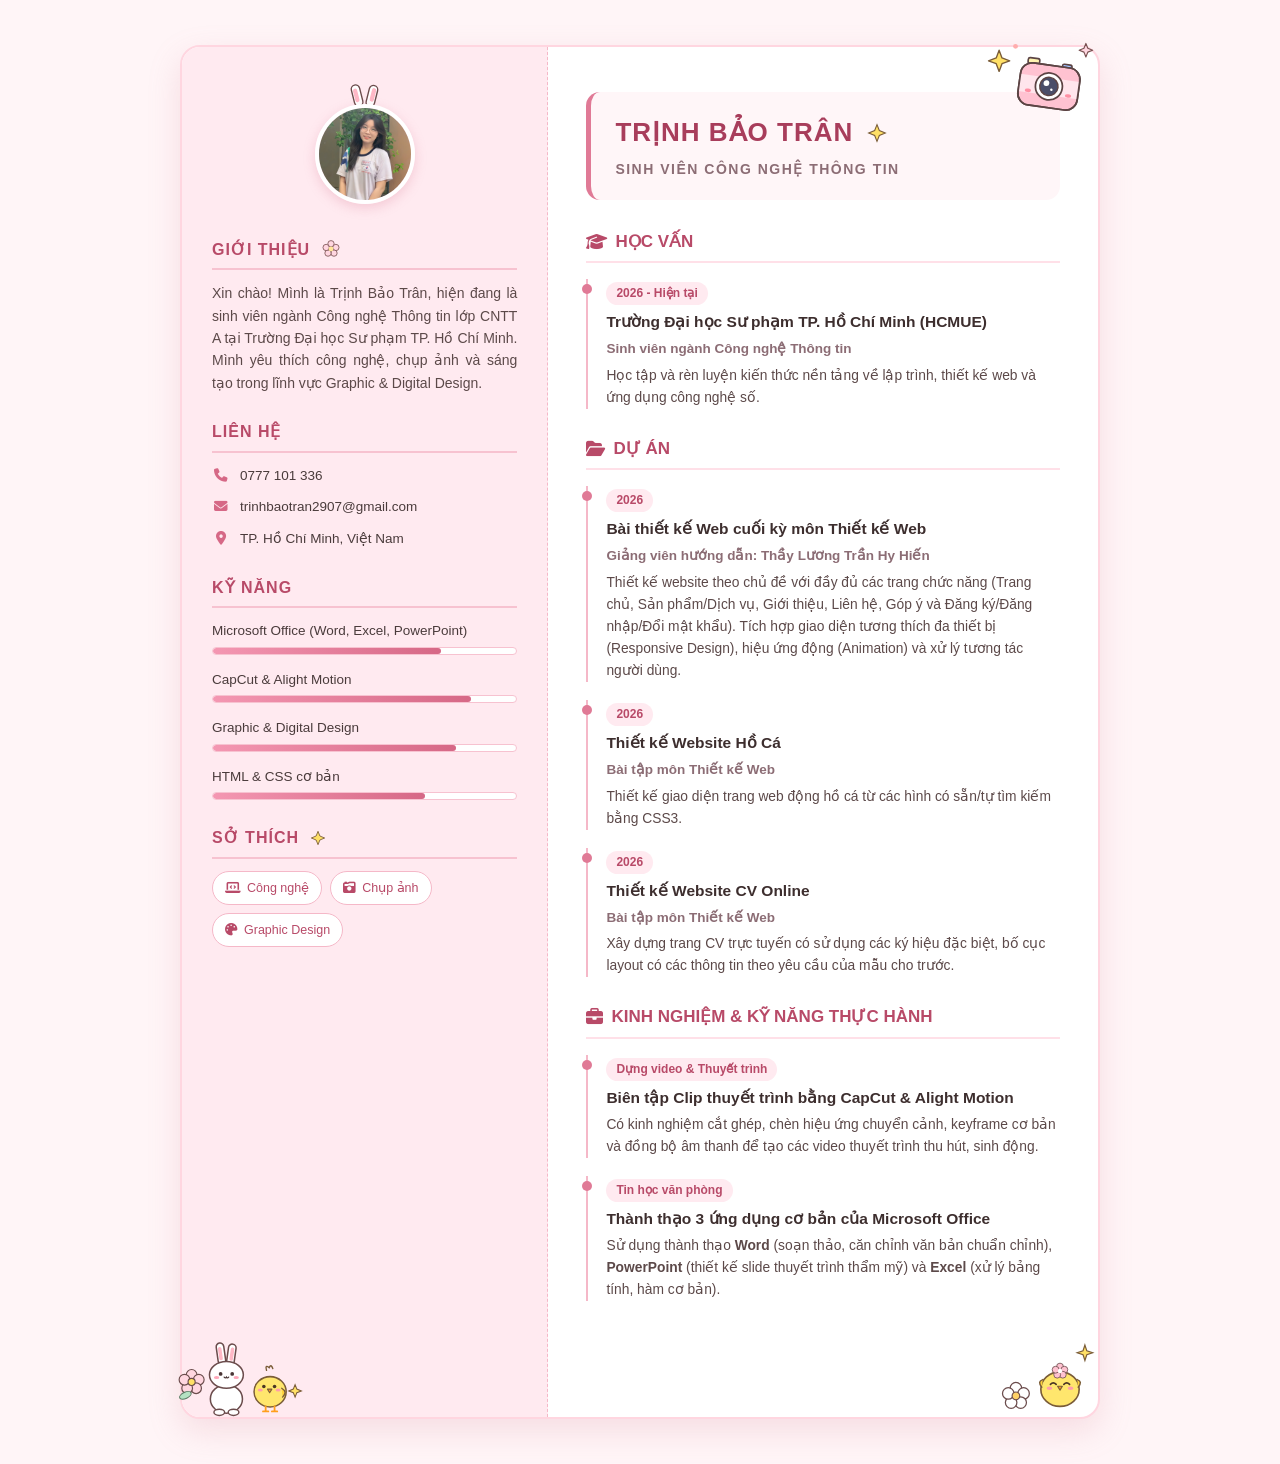
==== commit c3717287: "Update index.html" ====
--- a/Trang_Chu/CV_ca_nhan/index.html
+++ b/Trang_Chu/CV_ca_nhan/index.html
@@ -241,7 +241,7 @@
           <span class="time">2026</span>
           <h3>Bài thiết kế Web cuối kỳ môn Thiết kế Web</h3>
           <p class="role">Giảng viên hướng dẫn: Thầy Lương Trần Hy Hiến</p>
-          <p>Thiết kế website theo chủ đề với đầy đủ các trang chức năng (Trang chủ, Sản phẩm/Dịch vụ, Giới thiệu, Liên hệ, Góp ý và Đăng ký/Đăng nhập/Đổi mật khẩu). Tích hợp giao diện tương thích đa thiết bị (Responsive Design), hiệu ứng động (Animation) và xử lý tương tác người dùng, lưu trữ dữ liệu sản phẩm qua localStorage.</p>
+          <p>Thiết kế website theo chủ đề với đầy đủ các trang chức năng (Trang chủ, Sản phẩm/Dịch vụ, Giới thiệu, Liên hệ, Góp ý và Đăng ký/Đăng nhập/Đổi mật khẩu). Tích hợp giao diện tương thích đa thiết bị (Responsive Design), hiệu ứng động (Animation) và xử lý tương tác người dùng.</p>
         </div>
         <div class="timeline-item">
           <span class="time">2026</span>
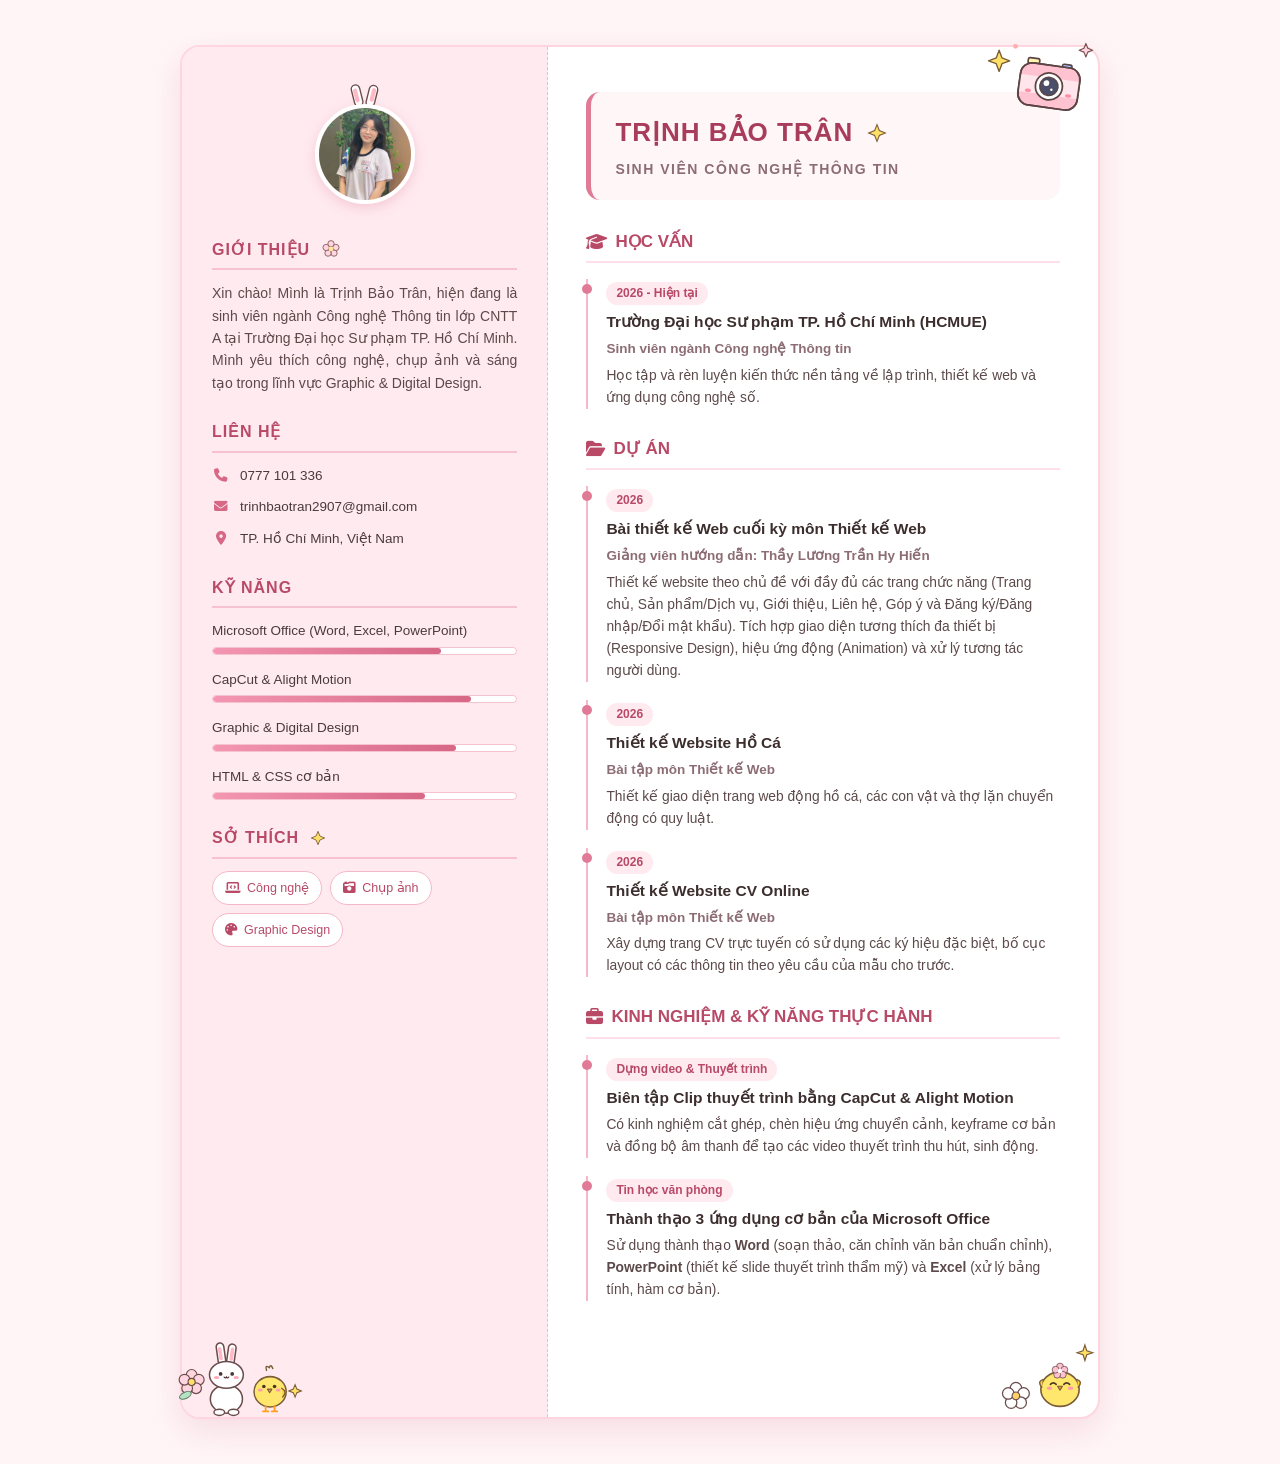
==== commit f7703ee8: "Update index.html" ====
--- a/Trang_Chu/CV_ca_nhan/index.html
+++ b/Trang_Chu/CV_ca_nhan/index.html
@@ -247,7 +247,7 @@
           <span class="time">2026</span>
           <h3>Thiết kế Website Hồ Cá</h3>
           <p class="role">Bài tập môn Thiết kế Web</p>
-          <p>Thiết kế giao diện trang web động hồ cá từ các hình có sẵn/tự tìm kiếm bằng CSS3.</p>
+          <p>Thiết kế giao diện trang web động hồ cá, các con vật và thợ lặn chuyển động có quy luật.</p>
         </div>
         <div class="timeline-item">
           <span class="time">2026</span>
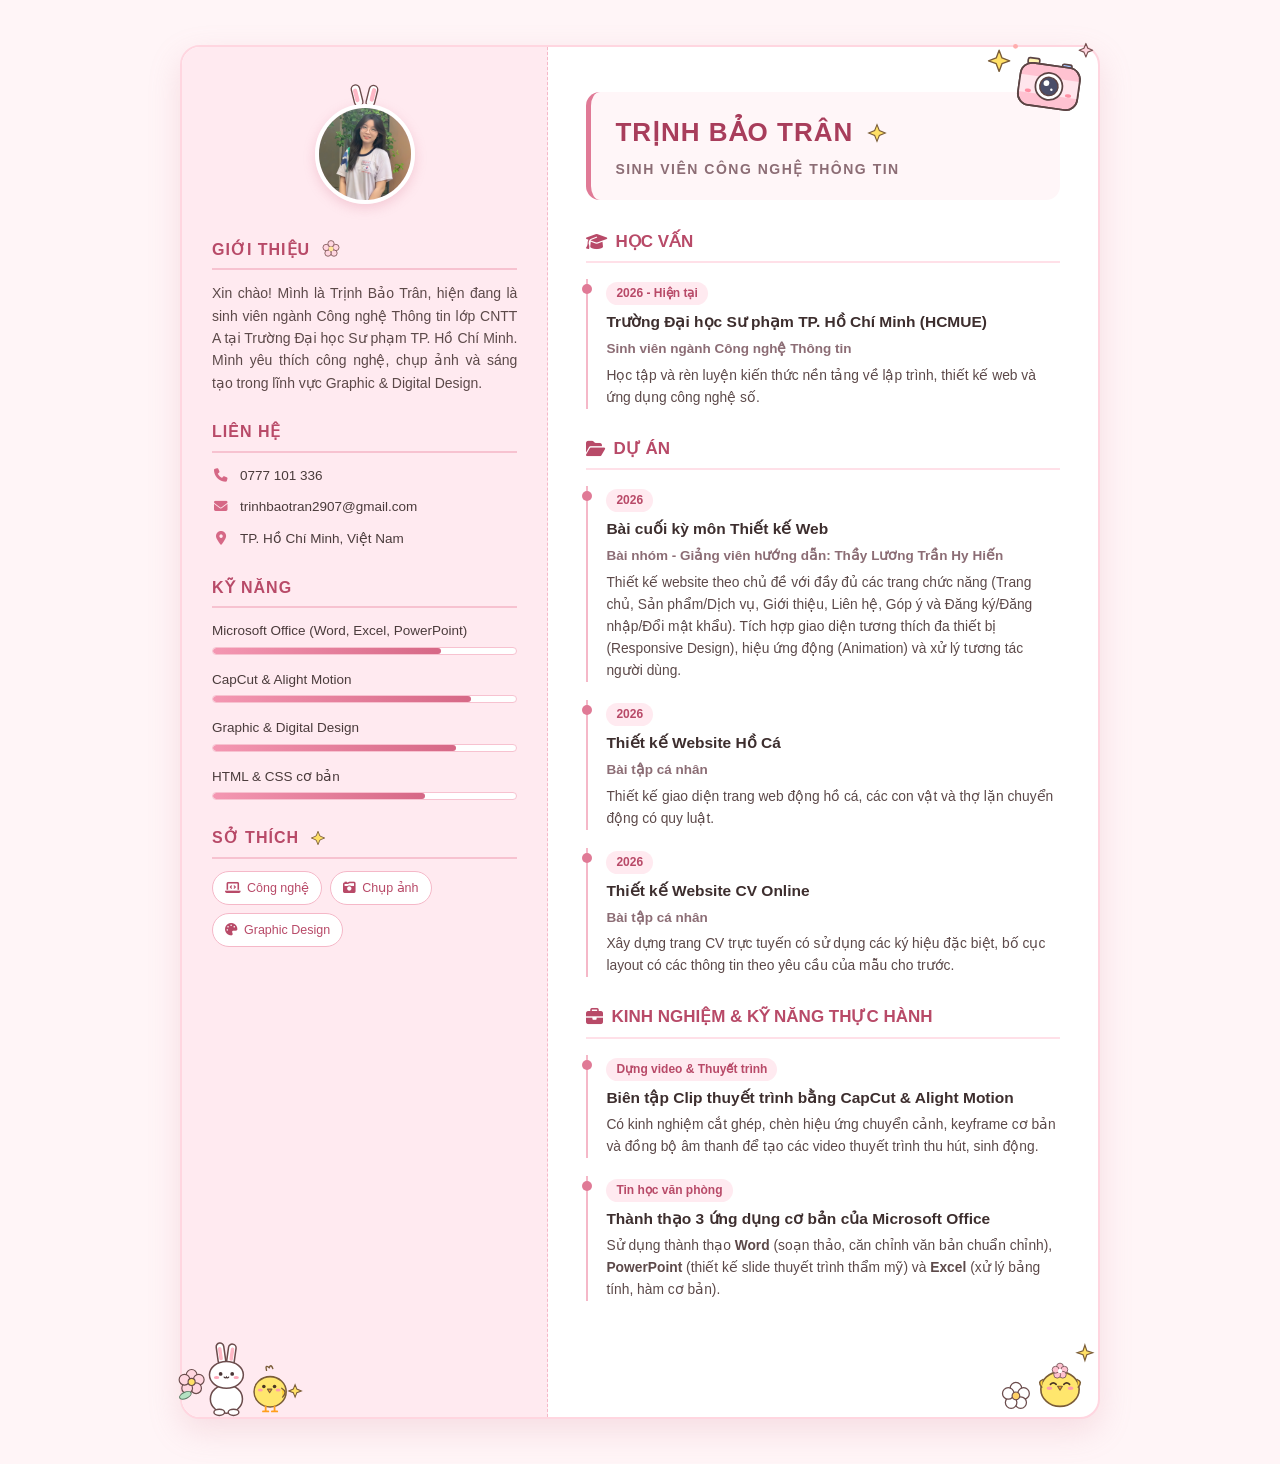
==== commit fa4c1c1d: "Update index.html" ====
--- a/Trang_Chu/CV_ca_nhan/index.html
+++ b/Trang_Chu/CV_ca_nhan/index.html
@@ -239,20 +239,20 @@
         <h2><i class="fa-solid fa-folder-open"></i> DỰ ÁN</h2>
         <div class="timeline-item">
           <span class="time">2026</span>
-          <h3>Bài thiết kế Web cuối kỳ môn Thiết kế Web</h3>
-          <p class="role">Giảng viên hướng dẫn: Thầy Lương Trần Hy Hiến</p>
+          <h3>Bài cuối kỳ môn Thiết kế Web</h3>
+          <p class="role">Bài nhóm - Giảng viên hướng dẫn: Thầy Lương Trần Hy Hiến</p>
           <p>Thiết kế website theo chủ đề với đầy đủ các trang chức năng (Trang chủ, Sản phẩm/Dịch vụ, Giới thiệu, Liên hệ, Góp ý và Đăng ký/Đăng nhập/Đổi mật khẩu). Tích hợp giao diện tương thích đa thiết bị (Responsive Design), hiệu ứng động (Animation) và xử lý tương tác người dùng.</p>
         </div>
         <div class="timeline-item">
           <span class="time">2026</span>
           <h3>Thiết kế Website Hồ Cá</h3>
-          <p class="role">Bài tập môn Thiết kế Web</p>
+          <p class="role">Bài tập cá nhân</p>
           <p>Thiết kế giao diện trang web động hồ cá, các con vật và thợ lặn chuyển động có quy luật.</p>
         </div>
         <div class="timeline-item">
           <span class="time">2026</span>
           <h3>Thiết kế Website CV Online</h3>
-          <p class="role">Bài tập môn Thiết kế Web</p>
+          <p class="role">Bài tập cá nhân</p>
           <p>Xây dựng trang CV trực tuyến có sử dụng các ký hiệu đặc biệt, bố cục layout có các thông tin theo yêu cầu của mẫu cho trước.</p>
         </div>
       </section>
